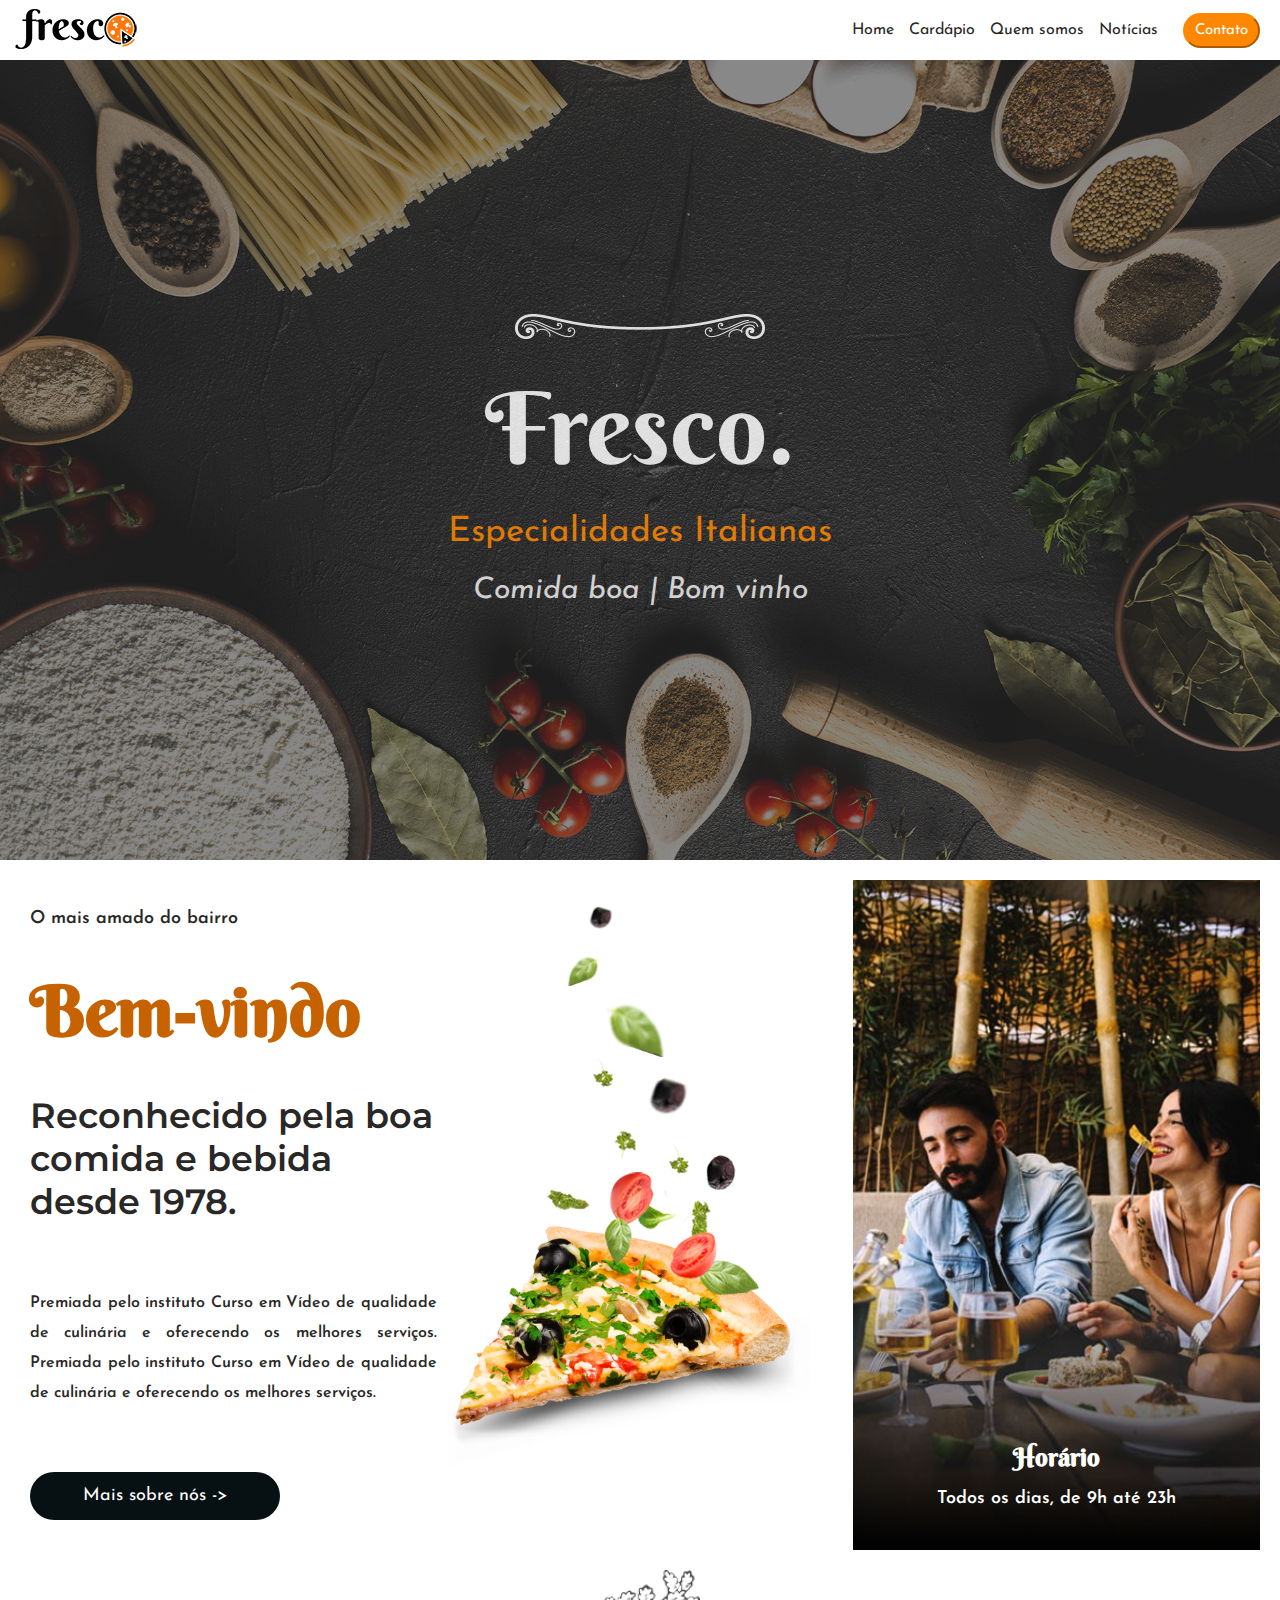
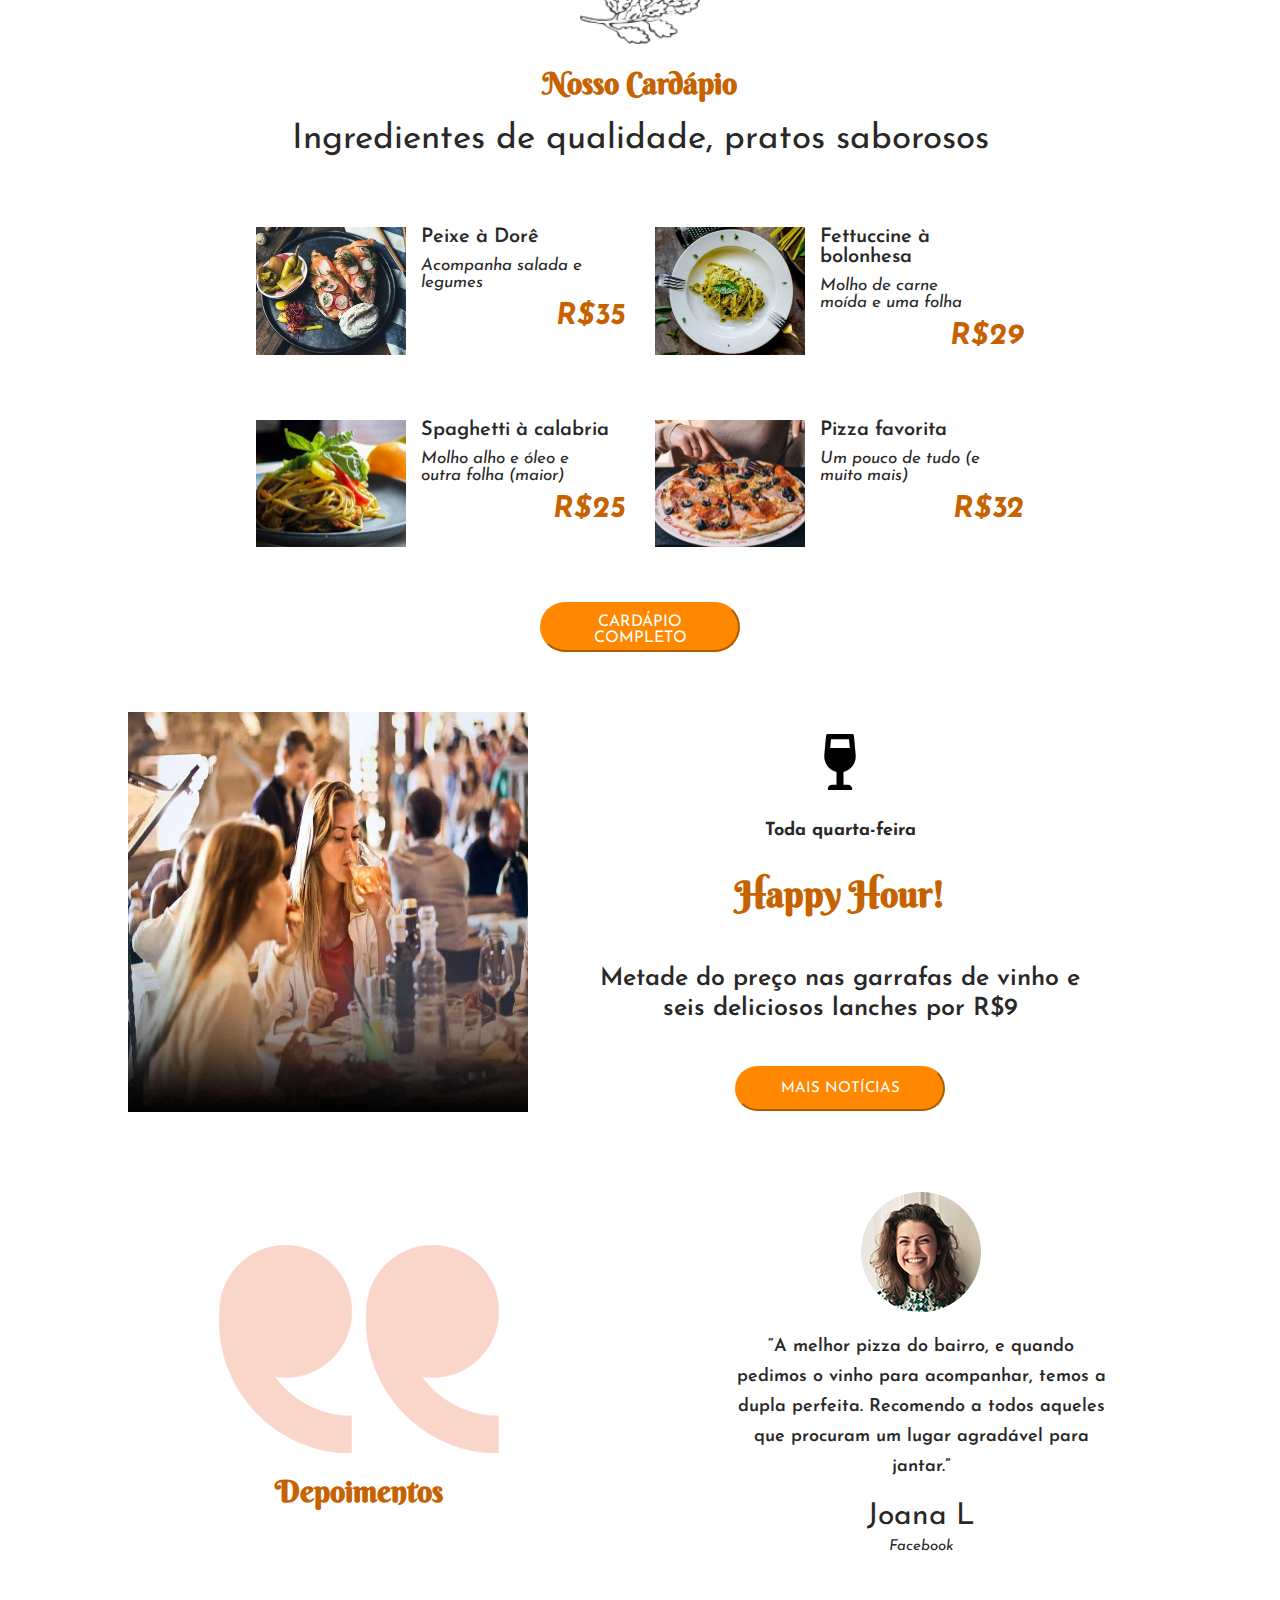
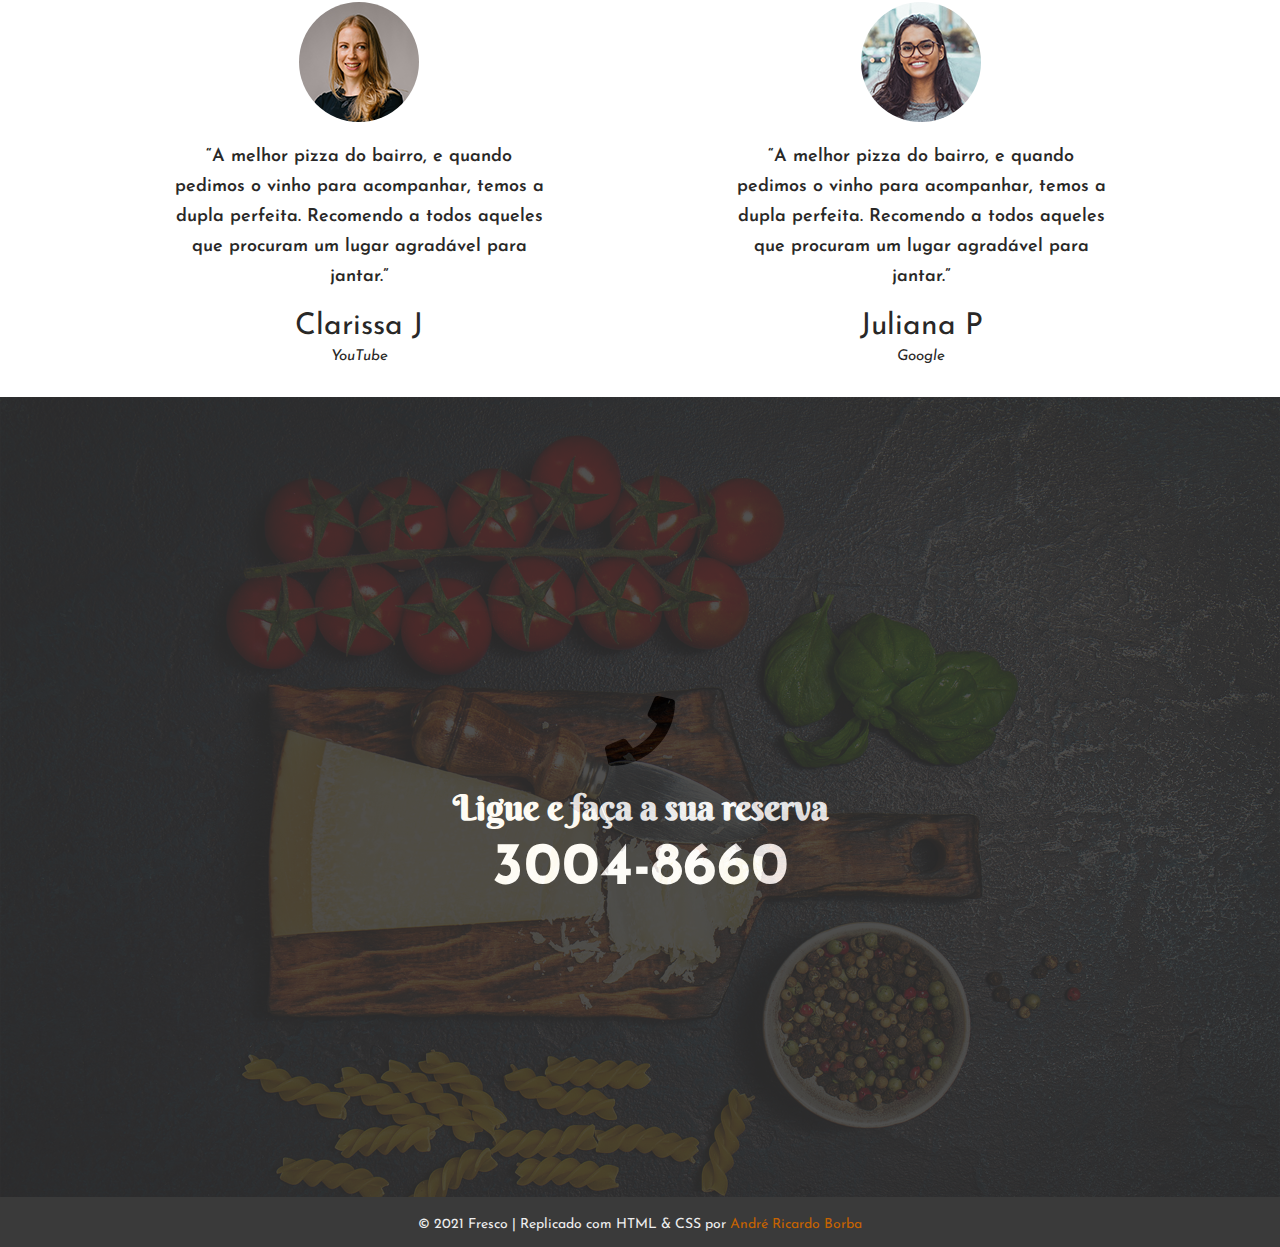
==== index.html @ 56018081 "correção no html header" ====
<!DOCTYPE html>
<html lang="pt-br">
  <head>
    <meta charset="UTF-8" />
    <meta http-equiv="X-UA-Compatible" content="IE=edge" />
    <meta name="viewport" content="width=device-width, initial-scale=1.0" />
    <link rel="preconnect" href="https://fonts.gstatic.com" />
    <link
      href="https://fonts.googleapis.com/css2?family=Berkshire+Swash&family=Josefin+Sans:wght@400;600;700&family=Montserrat:wght@400;600&display=swap"
      rel="stylesheet"
    />
    <link rel="stylesheet" href="/assets/css/styles.css" />
    <link rel="stylesheet" href="/assets/css/media-queries.css" />
    <title>Fresco - Comida Italiana</title>
  </head>
  <body>
    <header class="header">
      <div class="header__logo">
        <img
          src="./assets/img.projetofrescowp/fresco-logo-pequeno.png"
          alt=""
        />
      </div>
      <nav>
        <ul class="header__navigation">
          <li><a class="active" href="#Home">Home</a></li>
          <li><a href="#Cardapio">Cardápio</a></li>
          <li><a href="#QuemSomos">Quem somos</a></li>
          <li><a href="#Noticias">Notícias</a></li>
          <div class="botoes">
            <button class="button__orange">Contato</button>
            <div class="menu-mobile">
              <div class="mm_line"></div>
              <div class="mm_line"></div>
              <div class="mm_line"></div>
            </div>
          </div>
        </ul>
      </nav>
    </header>

    
      <section class="banner__image">
        <div class="banner__overlay">
          <img
            src="./assets/img.projetofrescowp/barra-horizontal.png"
            class="horizontal-bar"
            alt="barra-horizontal"
          />
          <span class="banner__title">Fresco.</span>
          <h1 class="banner__subtitle">Especialidades Italianas</h1>

          <p class="banner_description">Comida boa | Bom vinho</p>
        </div>
      </section>
      <main>
          <div class="sheet-image">
              
          </div>

      <section class="welcome">
        <article class="welcome_invitation">
          <span class="welcome__subtitle">O mais amado do bairro</span>
          <h3 class="welcome__title">Bem-vindo</h3>
          <p class="welcome__recognition">
            Reconhecido pela boa comida e bebida desde 1978.
          </p>
          <p class="welcome__description">
            Premiada pelo instituto Curso em Vídeo de qualidade de culinária e
            oferecendo os melhores serviços. Premiada pelo instituto Curso em
            Vídeo de qualidade de culinária e oferecendo os melhores serviços.
          </p>
          <button class="btn-black">Mais sobre nós -></button>
        </article>
        <div class="welcome__pizza">
          <img src="./assets/img.projetofrescowp/pizza.jpg" alt="" />
        </div>
        <div class="welcome__opening">
          <img src="./assets/img.projetofrescowp/restaurante02.jpg" alt="" />
          <div class="welcome__opening-hours">
            <h2 class="welcome__hour">Horário</h2>
            <p class="welcome__day">Todos os dias, de 9h até 23h</p>
          </div>
        </div>
      </section>
      <section class="menu">
        <div class="menu__main">
          <img
            class="menu__sheet"
            src="./assets/img.projetofrescowp/folha-fundo-01.png"
            alt=""
          />
          <h2 class="menu__title">Nosso Cardápio</h2>
          <p class="menu__subtitle">
            Ingredientes de qualidade, pratos saborosos
          </p>
        </div>

        <div class="menu__meals">
          <div class="menu__portions">
            <img
              class="menu__portions--image"
              src="./assets/img.projetofrescowp/prato04-300x255.jpg"
              alt=""
            />
            <div class="menu__options">
              <span class="menu__options--meals">Peixe à Dorê</span>
              <p class="menu__description">Acompanha salada e legumes</p>

              <span class="menu__price">R$35</span>
            </div>
          </div>

          <div class="menu__portions">
            <img
              class="menu__portions--image"
              src="./assets/img.projetofrescowp/prato01-300x255.jpg
                    "
              alt=""
            />
            <div class="menu__options">
              <span class="menu__options--meals">Fettuccine à bolonhesa</span>
              <p class="menu__description">Molho de carne moída e uma folha</p>
              <span class="menu__price">R$29</span>
            </div>
          </div>

          <div class="menu__portions">
            <img
              class="menu__portions--image"
              src="./assets/img.projetofrescowp/prato02-300x255.jpg"
              alt=""
            />
            <div class="menu__options">
              <span class="menu__options--meals">Spaghetti à calabria</span>
              <p class="menu__description">
                Molho alho e óleo e outra folha (maior)
              </p>
              <span class="menu__price">R$25</span>
            </div>
          </div>

          <div class="menu__portions">
            <img
              class="menu__portions--image"
              src="./assets/img.projetofrescowp/prato03-300x255.jpg"
              alt=""
            />
            <div class="menu__options">
              <span class="menu__options--meals">Pizza favorita</span>
              <p class="menu__description">Um pouco de tudo (e muito mais)</p>
              <span class="menu__price">R$32</span>
            </div>
          </div>
        </div>
        <div class="menu__btn">
          <button class="button__orange m-btn">CARDÁPIO COMPLETO</button>
        </div>
      </section>

      <section class="happy-hour">
        <img
          class="happy-hour__image"
          src="./assets/img.projetofrescowp/restaurante01.jpg"
          alt=""
        />

        <div class="happy-hour__promotion">
          <img
            class="happy-hour__svg"
            src="./assets/img.projetofrescowp/cup.svg"
            alt=""
          />
          <span class="happy-hour__promo-day">Toda quarta-feira</span>
          <h4 class="happy-hour__title">Happy Hour!</h4>
          <p class="happy-hour__description">
            Metade do preço nas garrafas de vinho e seis deliciosos lanches por
            R$9
          </p>
          <button class="happy-hour__btn">MAIS NOTÍCIAS</button>
        </div>
      </section>

      <section class="depositions">
        <div class="depositions__person">
          <p class="width-image"></p>
          <img
            class="quotes"
            src="./assets/img.projetofrescowp/aspas.png"
            alt=""
          />
          <h3 class="depositions__title">Depoimentos</h3>
        </div>

        <div class="depositions__person">
          <img
            class="depositions__image"
            src="./assets/img.projetofrescowp/depoimento01.png"
            alt=""
          />
          <div class="depositions__description">
            “A melhor pizza do bairro, e quando pedimos o vinho para acompanhar,
            temos a dupla perfeita. Recomendo a todos aqueles que procuram um
            lugar agradável para jantar.”
          </div>
          <div class="depositions__name-network">
            <span class="depositions__name">Joana L</span>
            <span class="depositions__network">Facebook</span>
          </div>
        </div>

        <div class="depositions__person">
          <img
            class="depositions__image"
            src="./assets/img.projetofrescowp/depoimento03.png"
            alt=""
          />
          <div class="depositions__description">
            “A melhor pizza do bairro, e quando pedimos o vinho para acompanhar,
            temos a dupla perfeita. Recomendo a todos aqueles que procuram um
            lugar agradável para jantar.”
          </div>
          <div class="depositions__name-network">
            <span class="depositions__name">Clarissa J</span>
            <span class="depositions__network">YouTube</span>
          </div>
        </div>
        <div class="depositions__person">
          <img
            class="depositions__image"
            src="./assets/img.projetofrescowp/depoimento02.png"
            alt=""
          />
          <div class="depositions__description">
            “A melhor pizza do bairro, e quando pedimos o vinho para acompanhar,
            temos a dupla perfeita. Recomendo a todos aqueles que procuram um
            lugar agradável para jantar.”
          </div>
          <div class="depositions__name-network">
            <span class="depositions__name">Juliana P</span>
            <span class="depositions__network"> Google</span>
          </div>
        </div>
      </section>
    </main>

    <footer>
      <div class="contact">
        <div class="contact__overlay">
          <img
            class="contact__svg"
            src="./assets/img.projetofrescowp/phone.svg"
            alt=""
          />
          <h3 class="contact__title">Ligue e faça a sua reserva</h3>
          <p class="contact__phone">3004-8660</p>
        </div>
        <div class="author">
          <p class="footer__description">
            © 2021 Fresco | Replicado com HTML & CSS por
            <a
              href="https://andrericardoborba.netlify.app/"
              target="_blank"
              class="author__link"
              >André Ricardo Borba</a
            >
          </p>
        </div>
      </div>
    </footer>
  </body>
</html>
---- assets/css/styles.css ----
* {
  margin: 0;
  padding: 0;
  box-sizing: border-box;
  font-family: "Josefin Sans", sans-serif;
  color: #292827;
  list-style: none;
  text-decoration: none;
}
:root {
  font-size: 62.5%;
}
/*font-family: 'Berkshire Swash', cursive;
font-family: 'Josefin Sans', sans-serif;
font-family: 'Montserrat', sans-serif;*/
body {
  height: 100vh;
  width: 100vw;
}
/*header__logo e nav*/
.header {
  height: 60px;
  width: 100%;
  display: flex;
  text-align: center;
  justify-content: space-between;
  align-items: center;
  padding: 0 10px;
}
.header__logo {
  width: 130px;
  margin-top: 5px;
  height: 80%;
}

.header__navigation {
  display: flex;
  align-items: center;
}
.header__navigation a {
  font-size: 1.6rem;
  margin-right: 15px;
}

.botoes {
  display: flex;
  justify-content: space-between;
  align-items: center;
}
.menu-mobile {
  display: none;
}

.button__orange {
  padding: 8px 10px;
  margin: 10px;
  font-size: 1.5rem;
  border-radius: 30px;
  background-color: #ff8800;
  border-color: #ff8800;
  outline: none;
  color: #ffffff;
}
.button__orange:hover {
  background-color: rgba(255, 136, 0, 0.9);
}

.banner__image {
  background: url(../img.projetofrescowp/pizzaria-hero-fundo01.jpg) no-repeat;
  background-size: cover;
  background-attachment: fixed;
  background-position: center;
  height: 800px;
  width: 100%;
}
.banner__overlay {
  height: 100%;
  width: 100%;
  display: flex;
  flex-direction: column;
  justify-content: center;
  align-items: center;
  opacity: 0.85;
  background-color: #313131ad;
  margin: auto;
}

.banner img {
  width: 250px;
}

.banner__title {
  font-family: "Berkshire Swash", cursive;
  font-size: 10rem;
  color: #ffffff;
  margin: 2.5rem 0;
}
.banner__subtitle {
  font-size: 3.5rem;
  font-weight: 400;
  color: #ff8800;
  text-align: center;
  margin: 0 0 2.5rem;
}
.banner_description {
  font-size: 3rem;
  font-style: italic;
  text-align: center;
  color: #eeeeee;
}
/*bem vindo (com três colunas)*/
.welcome {
  display: flex;
  max-height: 100%;
  margin: 20px;
}

.welcome_invitation {
  display: flex;
  flex-direction: column;
  justify-content: space-around;
  margin: 10px;
}
.welcome__subtitle {
  font-size: 1.8rem;
  font-weight: 600;
}

.welcome__title {
  color: #c66300;
  font-size: 7rem;
  font-family: "Berkshire Swash", cursive;
}
.welcome__recognition {
  font-family: "Montserrat", sans-serif;
  font-size: 3.5rem;
  font-weight: 600;
  margin-bottom: 25px;
}

.welcome__description {
  line-height: 3rem;
  margin-bottom: 25px;
  font-size: 1.6rem;
  font-weight: 600;
  text-align: justify;
}
.btn-black {
  width: 250px;
  border-radius: 50px;
  color: #ffffff;
  background-color: #071013;
  border: #071013;
  padding: 15px 45px;
  font-size: 1.8rem;
  outline: none;
}

.welcome__opening {
  position: relative;
  display: flex;
  align-items: flex-end;
  justify-content: center;
  text-align: center;
}
.welcome__opening,
.welcome__pizza,
.welcome_invitation {
  flex: 1;
}
.welcome__opening img {
  height: 100%;
  width: 100%;
}
.welcome__pizza img {
  max-width: 90%;
  padding: 0;
  margin: 20px auto;
}
.welcome__opening-hours {
  position: absolute;
  display: flex;
  height: 100px;
  flex-direction: column;
  justify-content: space-evenly;
  margin-bottom: 25px;
}
.welcome__hour {
  font-size: 2.5rem;
  font-family: "Berkshire Swash", cursive;
  color: #ffffff;
}
.welcome__day {
  font-size: 1.8rem;
  color: #ffffff;
  font-weight: 600;
}

/*cardapio*/
.menu {
  max-height: 100%;
  margin-top: 50px auto;
}

.menu__main {
  display: flex;
  flex-direction: column;
  align-items: center;
  justify-content: center;
}
.menu__sheet {
  width: 120px;
}
.menu__title {
  color: #c66300;
  font-size: 3rem;
  font-family: "Berkshire Swash", cursive;
  margin: 20px;
}
.menu__subtitle {
  font-size: 3.5rem;
  margin-bottom: 50px;
  text-align: center;
}
.menu__meals {
  margin: 20px auto;
  height: 100%;
  max-width: 60%;
  display: grid;
  grid-template-columns: repeat(auto-fit, minmax(260px, 1fr));
  grid-gap: 30px;
}
.menu__portions {
  display: flex;
  margin: 0 0 35px 0;
}
.menu__portions--image {
  max-width: 150px;
  max-height: 150px;
  margin-right: 15px;
}

.menu__options {
  height: 80%;
  width: 100%;
  display: flex;
  flex-direction: column;
  justify-content: flex-start;
}
.menu__options--meals {
  font-size: 2rem;
  font-weight: 600;
  padding-bottom: 10px;
}

.menu__description {
  font-size: 1.7rem;
  max-width: 80%;
  font-style: italic;
  margin-bottom: 10px;
}

.menu__price {
  font-size: 3rem;
  color: #c66300;
  font-weight: 700;
  font-style: italic;
  align-self: flex-end;
}
.menu__btn {
  display: flex;
  flex-direction: column;
  justify-content: center;
  align-items: center;
}

.m-btn {
  width: 200px;
  height: 50px;
  font-size: 1.6rem;
  padding: 10px 30px;
  margin: 0 0 20px;
  outline: none;
}

/*happy hour*/

.happy-hour {
  display: flex;
  height: 400px;
  width: 80%;
  margin: 40px auto;
}

.happy-hour__image {
  max-width: 40rem;
  height: 100%;
}

.happy-hour__promotion {
  height: 100%;
  display: flex;
  flex-direction: column;
  justify-content: space-around;
  text-align: center;
  margin: 10px;
}

.happy-hour__svg {
  height: 66px;
  width: 60px;
  align-self: center;
  padding-bottom: 10px;
}
.happy-hour__promo-day {
  font-size: 1.8rem;
  font-weight: 700;
  margin-bottom: 10px;
}
.happy-hour__title {
  font-family: "Berkshire Swash", cursive;
  font-size: 3.6rem;
  color: #c66300;
  margin-bottom: 25px;
}

.happy-hour__description {
  font-size: 2.5rem;
  font-weight: 600;
  margin: 0 auto 20px;
  line-height: 3rem;
  width: 80%;
}

.happy-hour__btn {
  padding: 13px 30px;
  border-radius: 30px;
  background-color: #ff8800;
  border-color: #ff8800;
  outline: none;
  font-size: 1.5rem;
  color: #ffffff;
  width: 210px;
  margin: 0 auto;
}

.happy-hour__btn:hover {
  background-color: rgba(255, 136, 0, 0.9);
}

/*depoimentos*/

.depositions {
  height: 100%;
  width: 80%;
  
 
  display: grid;
  grid-template-columns: repeat(auto-fit, minmax(300px, 1fr));
  grid-column-gap: 100px;
  margin: auto;
  
}
.quotes {
  max-width: 80%;
  opacity: 0.40;
}

.depositions__title {
  margin: 20px auto 0;
  text-align: center;
  font-family: "Berkshire Swash", cursive;
  font-size: 3rem;
  color: #c66300;
}

.depositions__person {
  display: flex;
  flex-direction: column;
  justify-content: center;
  align-items: center;
  margin-top: 40px;
}

.depositions__image {
  width: 120px;
  border-radius: 50%;
}

.depositions__description {
  font-size: 1.8rem;
  font-weight: 600;
  line-height: 3rem;
  margin: 20px;
  text-align: center;
  width: 80%;
}

.depositions__name-network {
  display: flex;
  flex-direction: column;
  line-height: 3rem;
  text-align: center;
}

.depositions__name {
  font-size: 3rem;
}

.depositions__network {
  font-size: 1.5rem;
  font-style: italic;
}

/*footer*/

footer .contact {
  background: url(../img.projetofrescowp/pizzaria-hero-fundo02.jpg) no-repeat;
  background-size: cover;
  background-position-x: center;
  height: 800px;
  width: 100%;
  margin-top: 25px;
}
.contact__overlay {
  height: 100%;
  width: 100%;
  display: flex;
  flex-direction: column;
  align-items: center;
  justify-content: center;
  opacity: 0.85;
  background-color: #313131;
}
.contact__svg {
  height: 70px;
  width: 70px;
  margin-bottom: 20px;
}
.contact__title {
  font-family: "Berkshire Swash", cursive;
  color: #ffffff;
  font-size: 3.5rem;
  font-weight: 600;
  margin-bottom: 10px;
  text-align: center;
}

.contact__phone {
  font-size: 6rem;
  font-weight: 700;
  color: #ffffff;
  text-align: center;
}

.author {
  text-align: center;
  padding-top: 20px;
  background-color: #3a3a3a;
  height: 50px;
  color: #eeeeee;
}
.author__link {
  font-size: 1.4rem;
  color: #c66300;
}
.footer__description {
  font-size: 1.4rem;
  color: #eeeeee;
}
---- assets/css/media-queries.css ----
@media (max-width: 770px) {
  /*menu*/
  .menu__meals {
    max-width: 90%;
  }
  /*happy hour*/
  .happy-hour {
    flex-direction: column;
    height: 100%;
  }
  .happy-hour__image {
    align-self: center;
    margin-bottom: 20px;
  }
}

@media (max-width: 544px) {
  /*header nav*/
  .header__navigation a {
    display: none;
  }
  .menu-mobile {
    height: 34px;
    width: 34px;
    flex-direction: column;
    justify-content: space-around;
    align-items: center;
    padding: 6px;
    border-radius: 30%;
    background-color: #ff8800;
    border-color: #ff8800;
    outline: none;
    display: flex;
    cursor: pointer;
    display: block;
  }
  .mm_line {
    border-radius: 30%;
    height: 3px;
    width: 20px;
    margin: 3px auto;

    background-color: #ffffff;
  }
  /*banner*/
  .banner__title {
    font-size: 7.4rem;
  }
  /*bem vindo (com três colunas)*/
  .welcome {
    height: 100%;
    flex-direction: column-reverse;
  }
  .welcome__title {
    font-size: 5.5em;
    margin-bottom: 25px;
  }

  /*happy hour*/
  .happy-hour {
    height: 100%;
    width: 100%;
    justify-content: center;
    flex-direction: column;
    text-align: center;
    margin: auto;
  }
  .happy-hour__image {
    height: 100%;
    width: 90%;
    text-align: center;
    margin: auto;
  }
  .happy-hour__svg {
    margin-top: 30px;
  }
  .happy-hour__btn {
    margin: 0 auto 30px;
  }
  /*depoimentos*/
  .depositions {
    height: 100%;
    flex-direction: column;
    margin: auto;
  }

  .depositions__person .quotes {
    height: 110px;
    background-color: #ffffff;
    opacity: 0.25;
  }
  .depositions__title {
    margin: 20px auto 0;
    text-align: center;
    font-family: "Berkshire Swash", cursive;
    font-size: 3rem;
    color: #c66300;
  }
}

@media (max-width: 321px) {
  :root {
    font-size: 45%;
  }
  /*header e nav*/
  .header {
    height: 50px;
  }
  .header__logo {
    width: 70px;
    max-height: 80%;
  }

  .menu-mobile {
    margin-right: 10px;
  }

  /*menu*/
  .menu__subtitle {
    max-width: 80%;
  }
  .menu__meals {
    margin: 10px;
  }
  .menu__portions--image {
    max-width: 100px;
    max-height: 100px;
    margin-right: 5px;
  }
  .menu__price {
    align-self: center;
  }
  /*depoimentos*/

  .depositions__person {
    height: 100%;
    max-width: 240px;
  }
}
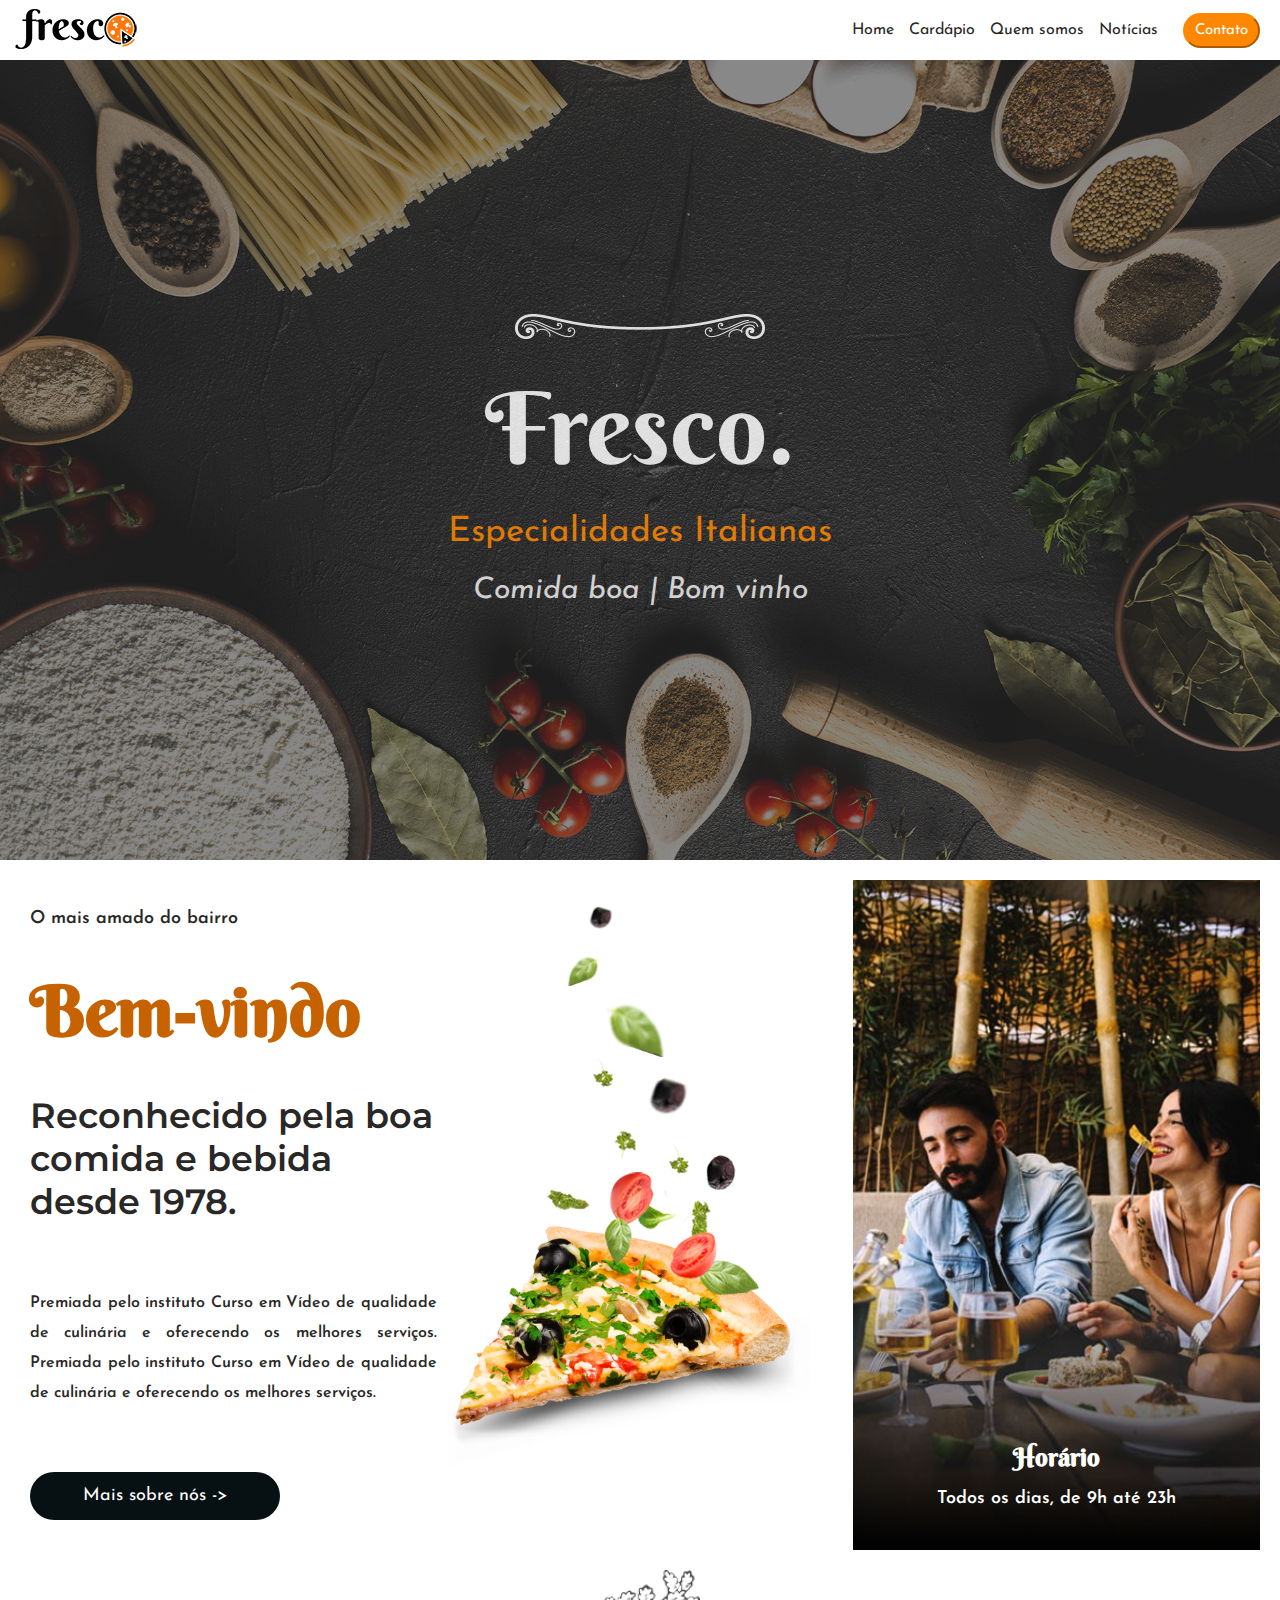
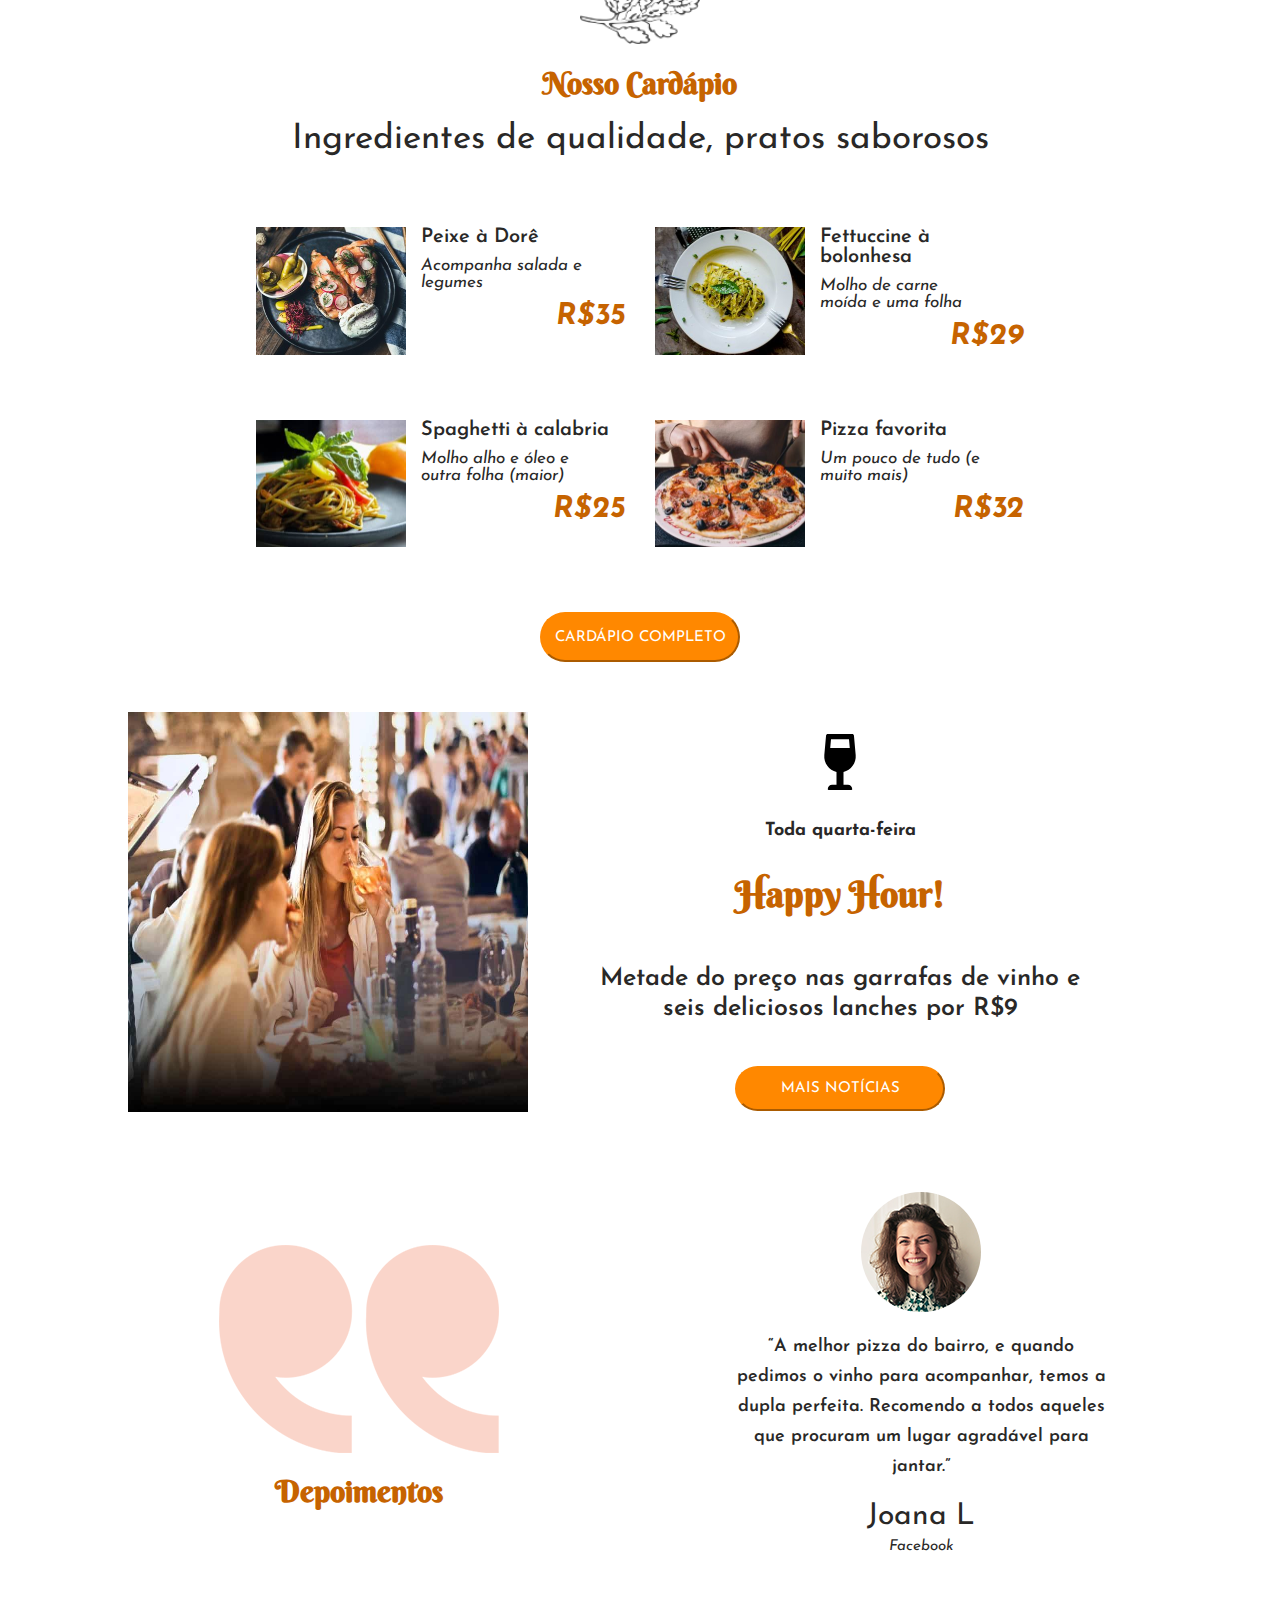
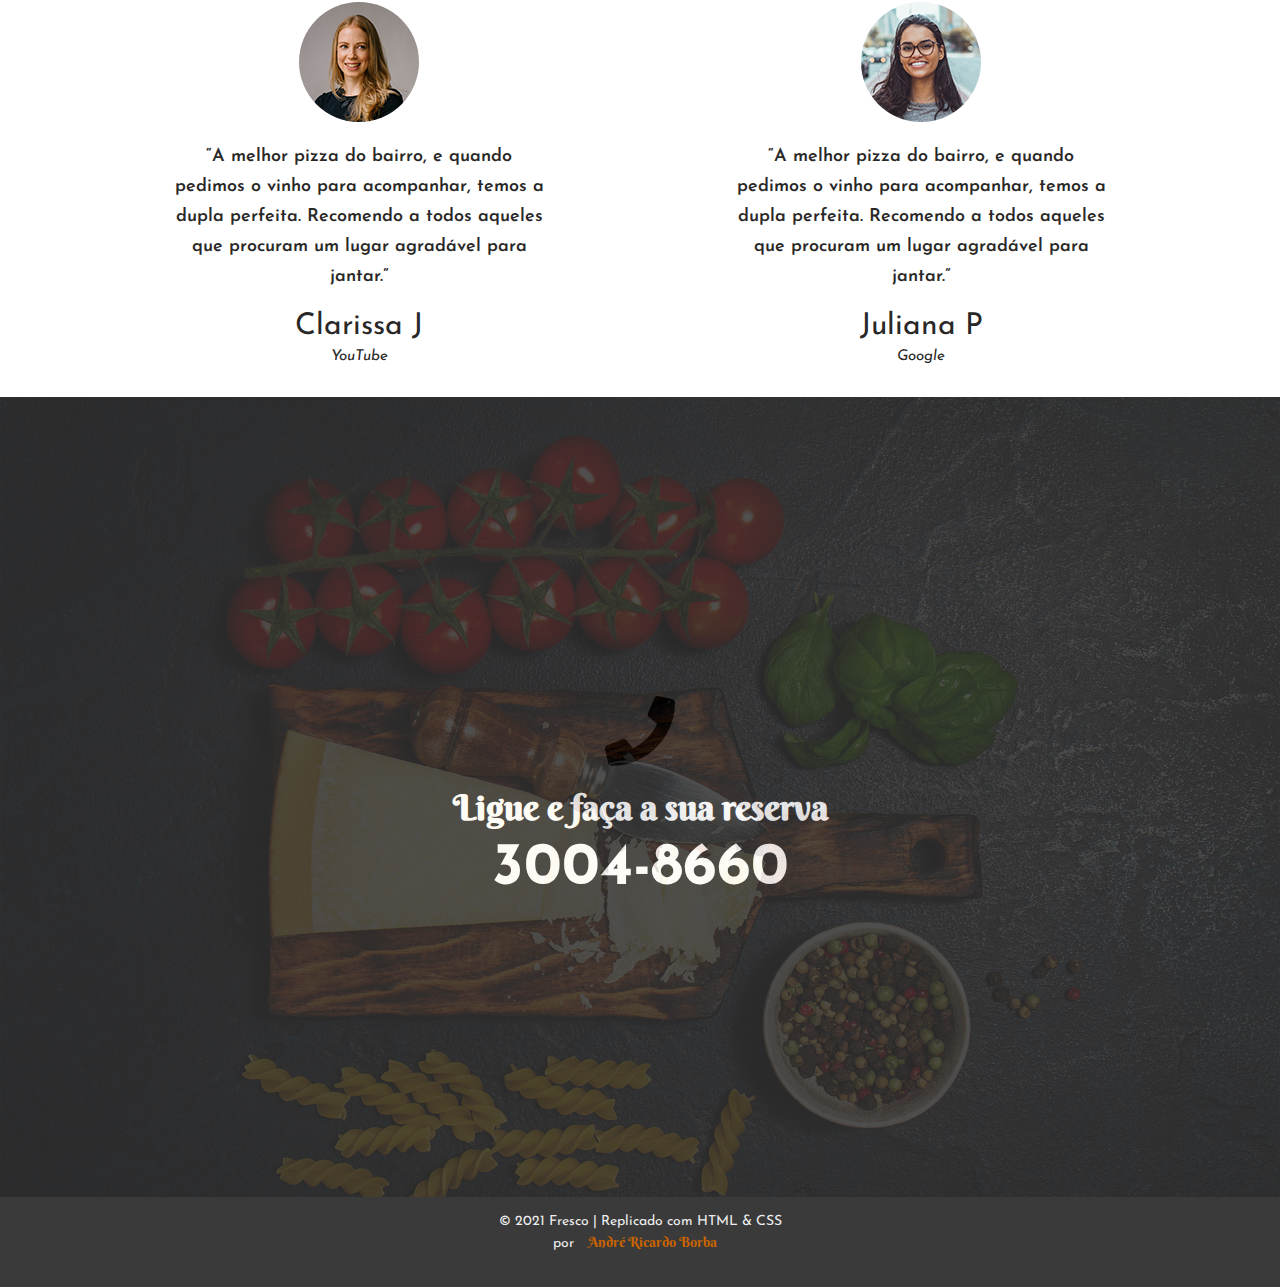
==== commit 880d0160: "separando css em componentes header e footer" ====
--- a/index.html
+++ b/index.html
@@ -10,6 +10,8 @@
       rel="stylesheet"
     />
     <link rel="stylesheet" href="/assets/css/styles.css" />
+    <link rel="stylesheet" href="/assets/css/header.css">
+    <link rel="stylesheet" href="/assets/css/footer.css">
     <link rel="stylesheet" href="/assets/css/media-queries.css" />
     <title>Fresco - Comida Italiana</title>
   </head>
@@ -257,14 +259,15 @@
         </div>
         <div class="author">
           <p class="footer__description">
-            © 2021 Fresco | Replicado com HTML & CSS por
+            © 2021 Fresco | Replicado com HTML & CSS </p>
+            por
             <a
               href="https://andrericardoborba.netlify.app/"
               target="_blank"
               class="author__link"
               >André Ricardo Borba</a
             >
-          </p>
+          
         </div>
       </div>
     </footer>
--- a/assets/css/styles.css
+++ b/assets/css/styles.css
@@ -17,53 +17,6 @@
   height: 100vh;
   width: 100vw;
 }
-/*header__logo e nav*/
-.header {
-  height: 60px;
-  width: 100%;
-  display: flex;
-  text-align: center;
-  justify-content: space-between;
-  align-items: center;
-  padding: 0 10px;
-}
-.header__logo {
-  width: 130px;
-  margin-top: 5px;
-  height: 80%;
-}
-
-.header__navigation {
-  display: flex;
-  align-items: center;
-}
-.header__navigation a {
-  font-size: 1.6rem;
-  margin-right: 15px;
-}
-
-.botoes {
-  display: flex;
-  justify-content: space-between;
-  align-items: center;
-}
-.menu-mobile {
-  display: none;
-}
-
-.button__orange {
-  padding: 8px 10px;
-  margin: 10px;
-  font-size: 1.5rem;
-  border-radius: 30px;
-  background-color: #ff8800;
-  border-color: #ff8800;
-  outline: none;
-  color: #ffffff;
-}
-.button__orange:hover {
-  background-color: rgba(255, 136, 0, 0.9);
-}
 
 .banner__image {
   background: url(../img.projetofrescowp/pizzaria-hero-fundo01.jpg) no-repeat;
@@ -412,59 +365,3 @@
   font-style: italic;
 }
 
-/*footer*/
-
-footer .contact {
-  background: url(../img.projetofrescowp/pizzaria-hero-fundo02.jpg) no-repeat;
-  background-size: cover;
-  background-position-x: center;
-  height: 800px;
-  width: 100%;
-  margin-top: 25px;
-}
-.contact__overlay {
-  height: 100%;
-  width: 100%;
-  display: flex;
-  flex-direction: column;
-  align-items: center;
-  justify-content: center;
-  opacity: 0.85;
-  background-color: #313131;
-}
-.contact__svg {
-  height: 70px;
-  width: 70px;
-  margin-bottom: 20px;
-}
-.contact__title {
-  font-family: "Berkshire Swash", cursive;
-  color: #ffffff;
-  font-size: 3.5rem;
-  font-weight: 600;
-  margin-bottom: 10px;
-  text-align: center;
-}
-
-.contact__phone {
-  font-size: 6rem;
-  font-weight: 700;
-  color: #ffffff;
-  text-align: center;
-}
-
-.author {
-  text-align: center;
-  padding-top: 20px;
-  background-color: #3a3a3a;
-  height: 50px;
-  color: #eeeeee;
-}
-.author__link {
-  font-size: 1.4rem;
-  color: #c66300;
-}
-.footer__description {
-  font-size: 1.4rem;
-  color: #eeeeee;
-}
--- a/assets/css/header.css
+++ b/assets/css/header.css
@@ -0,0 +1,47 @@
+/*header__logo e nav*/
+.header {
+    height: 60px;
+    width: 100%;
+    display: flex;
+    text-align: center;
+    justify-content: space-between;
+    align-items: center;
+    padding: 0 10px;
+  }
+  .header__logo {
+    width: 130px;
+    margin-top: 5px;
+    height: 80%;
+  }
+  
+  .header__navigation {
+    display: flex;
+    align-items: center;
+  }
+  .header__navigation a {
+    font-size: 1.6rem;
+    margin-right: 15px;
+  }
+  
+  .botoes {
+    display: flex;
+    justify-content: space-between;
+    align-items: center;
+  }
+  .menu-mobile {
+    display: none;
+  }
+  
+  .button__orange {
+    padding: 8px 10px;
+    margin: 10px;
+    font-size: 1.5rem;
+    border-radius: 30px;
+    background-color: #ff8800;
+    border-color: #ff8800;
+    outline: none;
+    color: #ffffff;
+  }
+  .button__orange:hover {
+    background-color: rgba(255, 136, 0, 0.9);
+  }--- a/assets/css/footer.css
+++ b/assets/css/footer.css
@@ -0,0 +1,60 @@
+/*footer*/
+footer .contact {
+    background: url(../img.projetofrescowp/pizzaria-hero-fundo02.jpg) no-repeat;
+    background-size: cover;
+    background-position-x: center;
+    height: 800px;
+    width: 100%;
+    margin-top: 25px;
+  }
+  .contact__overlay {
+    height: 100%;
+    width: 100%;
+    display: flex;
+    flex-direction: column;
+    align-items: center;
+    justify-content: center;
+    opacity: 0.85;
+    background-color: #313131;
+  }
+  .contact__svg {
+    height: 70px;
+    width: 70px;
+    margin-bottom: 20px;
+  }
+  .contact__title {
+    font-family: "Berkshire Swash", cursive;
+    color: #ffffff;
+    font-size: 3.5rem;
+    font-weight: 600;
+    margin-bottom: 10px;
+    text-align: center;
+  }
+  
+  .contact__phone {
+    font-size: 6rem;
+    font-weight: 700;
+    color: #ffffff;
+    text-align: center;
+  }
+  
+  .author {
+    text-align: center;
+    background-color: #3a3a3a;
+    height: 10vh;
+    color: #eeeeee;
+    font-size: 1.4rem;
+    line-height: 2rem;
+    padding: 15px;
+  }
+  .author__link {
+    font-family: "Berkshire Swash", cursive;
+    padding: 0 10px;
+    font-size: 1.4rem;
+    color: #c66300;
+  }
+  .footer__description {
+    font-size: 1.4rem;
+    color: #eeeeee;
+  }
+  --- a/assets/css/media-queries.css
+++ b/assets/css/media-queries.css
@@ -1,4 +1,21 @@
+@media (max-width: 1050px) {
+  :root {
+    font-size: 50%;
+  }
+}
+
 @media (max-width: 770px) {
+  /*bem vindo (com três colunas)*/
+  .welcome {
+    height: 80%;
+    max-width: 70%;
+    margin: 30px auto;
+    flex-direction: column-reverse;
+  }
+  .welcome__title {
+    font-size: 5.5em;
+    margin-bottom: 25px;
+  }
   /*menu*/
   .menu__meals {
     max-width: 90%;
@@ -9,6 +26,7 @@
     height: 100%;
   }
   .happy-hour__image {
+    max-height: 80%;
     align-self: center;
     margin-bottom: 20px;
   }
@@ -45,15 +63,6 @@
   /*banner*/
   .banner__title {
     font-size: 7.4rem;
-  }
-  /*bem vindo (com três colunas)*/
-  .welcome {
-    height: 100%;
-    flex-direction: column-reverse;
-  }
-  .welcome__title {
-    font-size: 5.5em;
-    margin-bottom: 25px;
   }
 
   /*happy hour*/
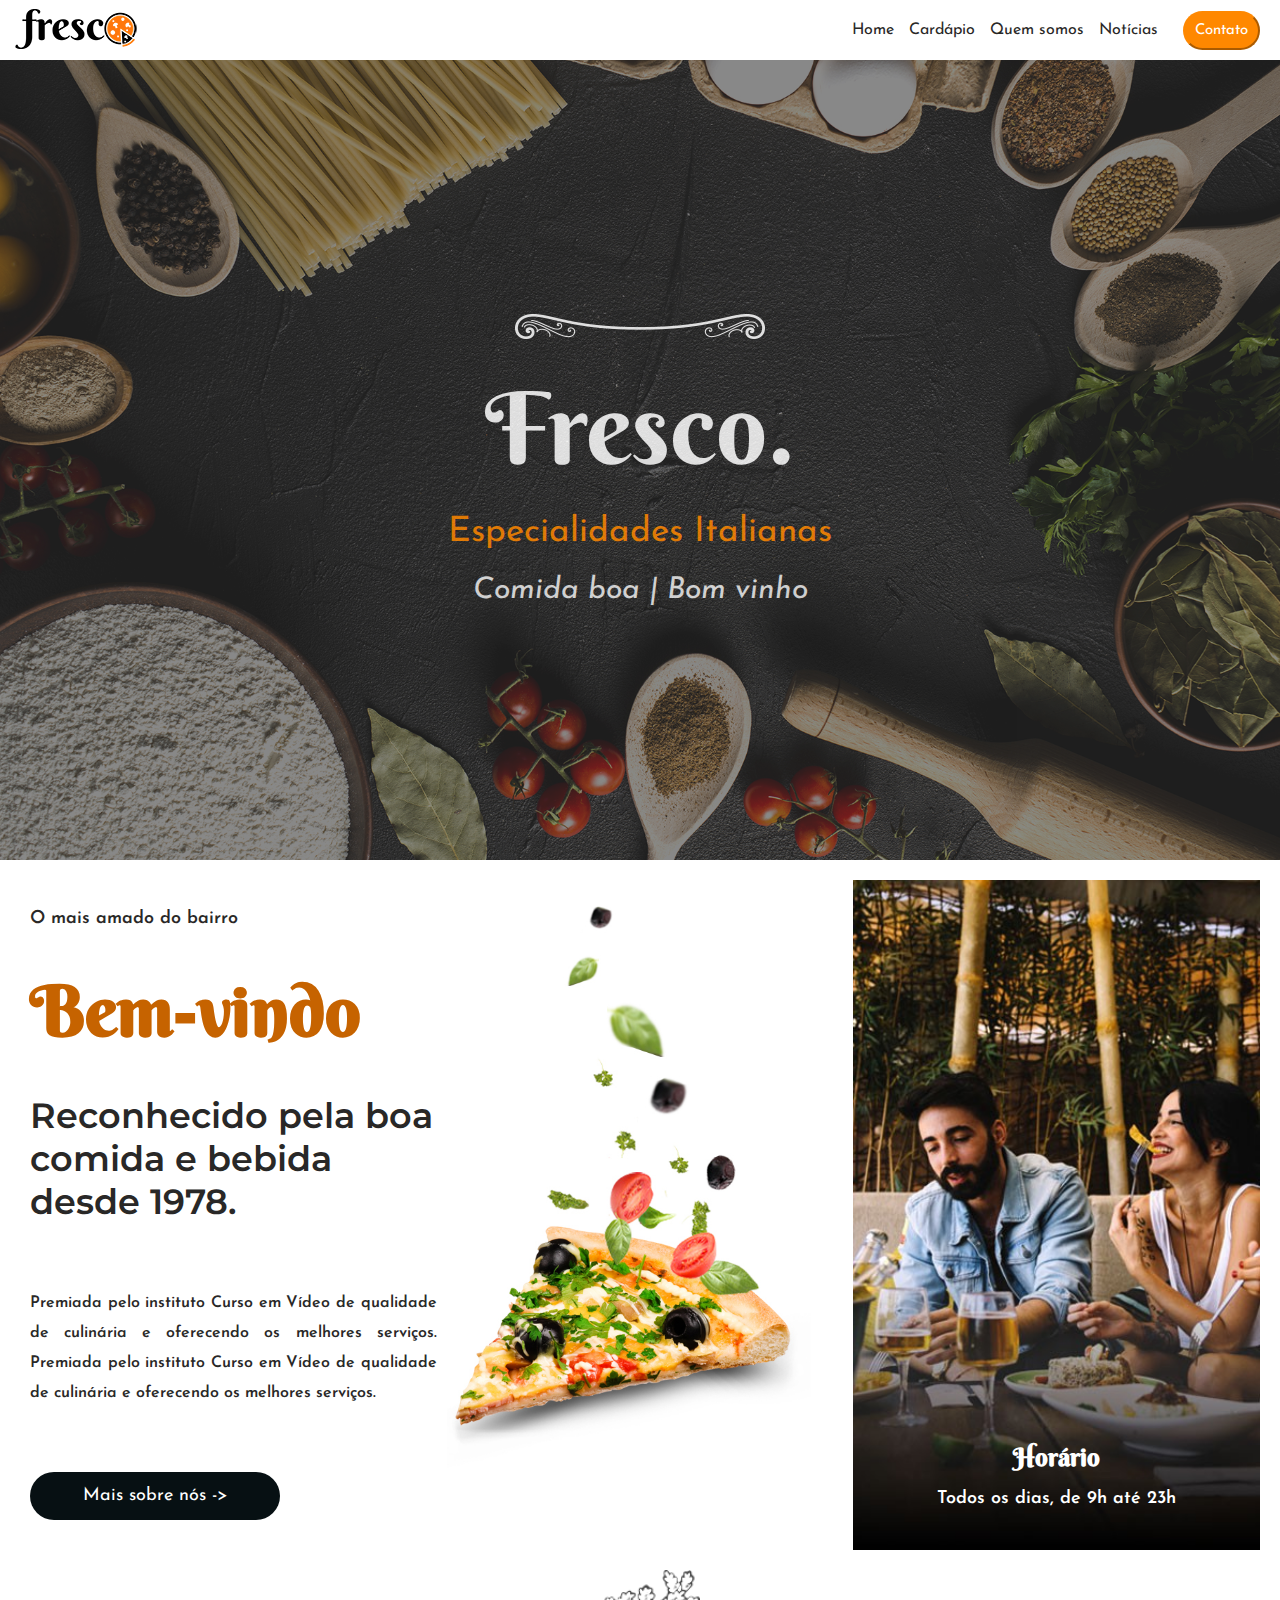
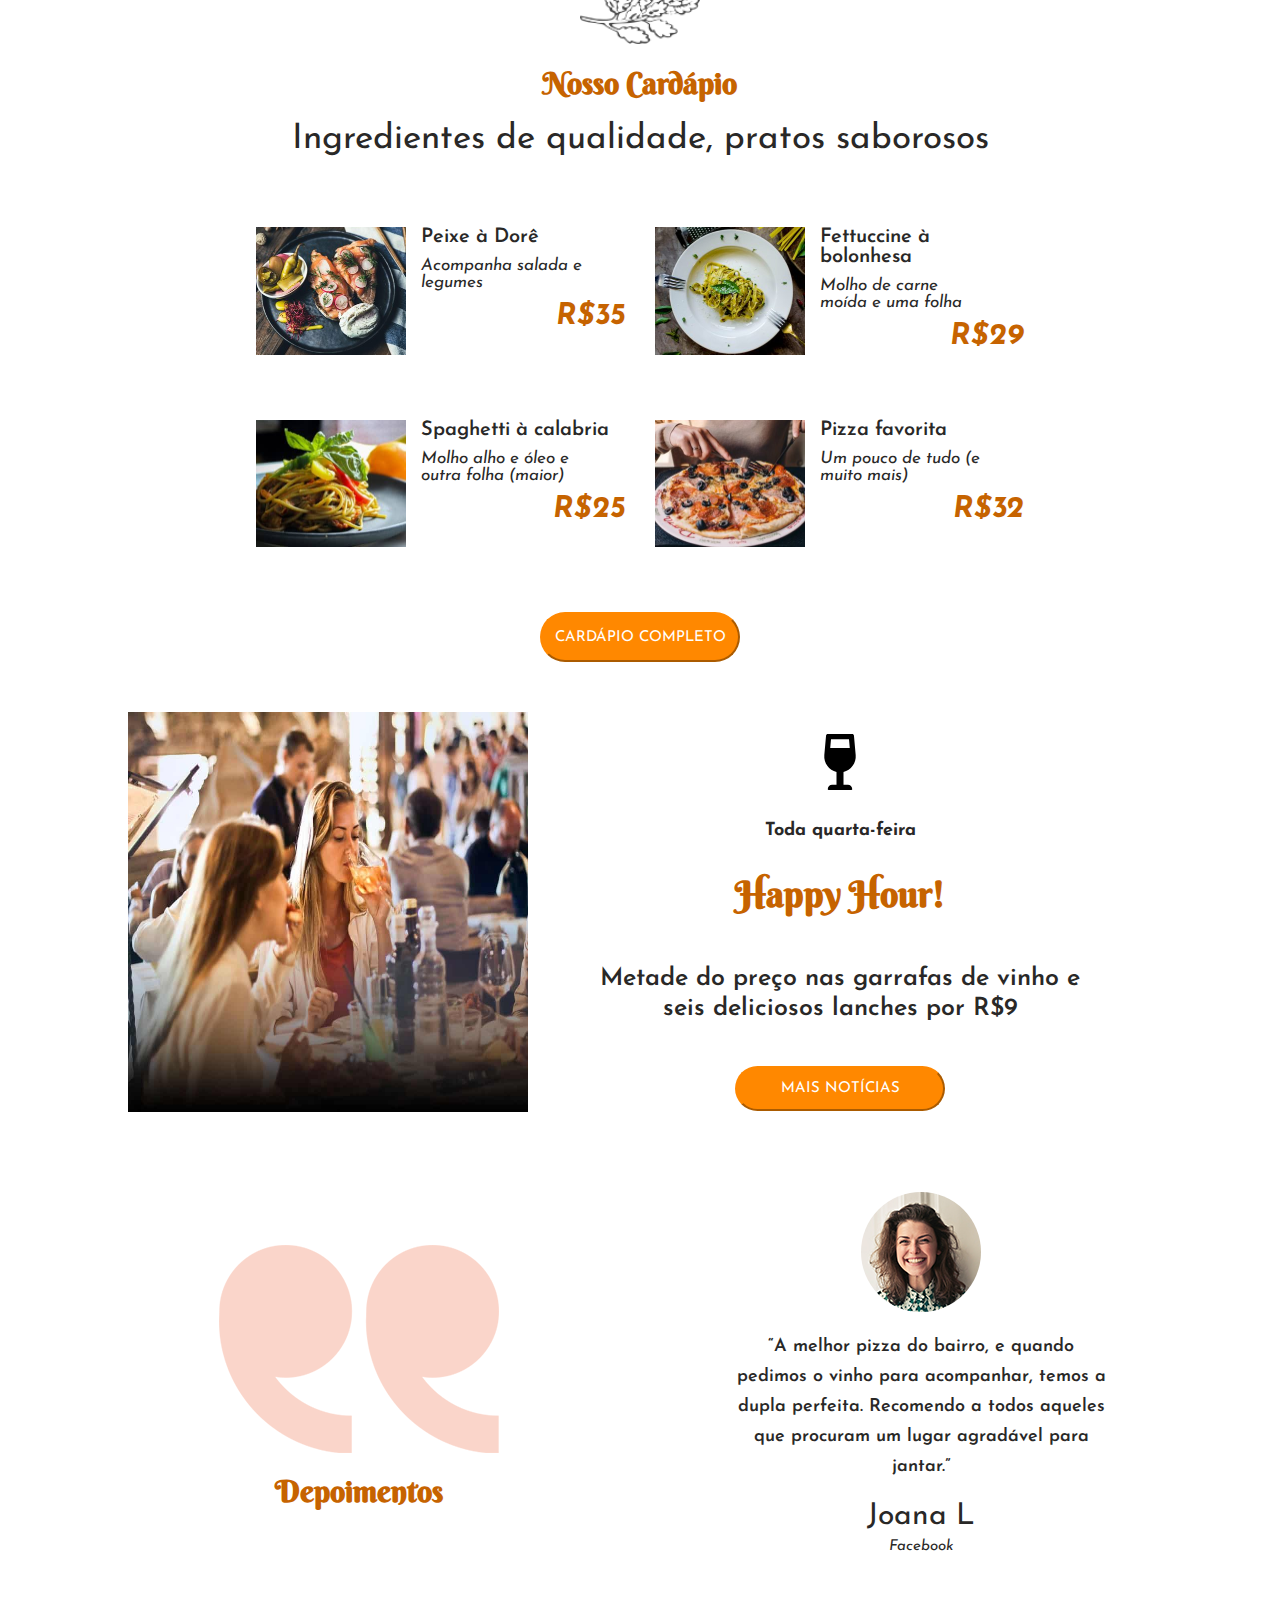
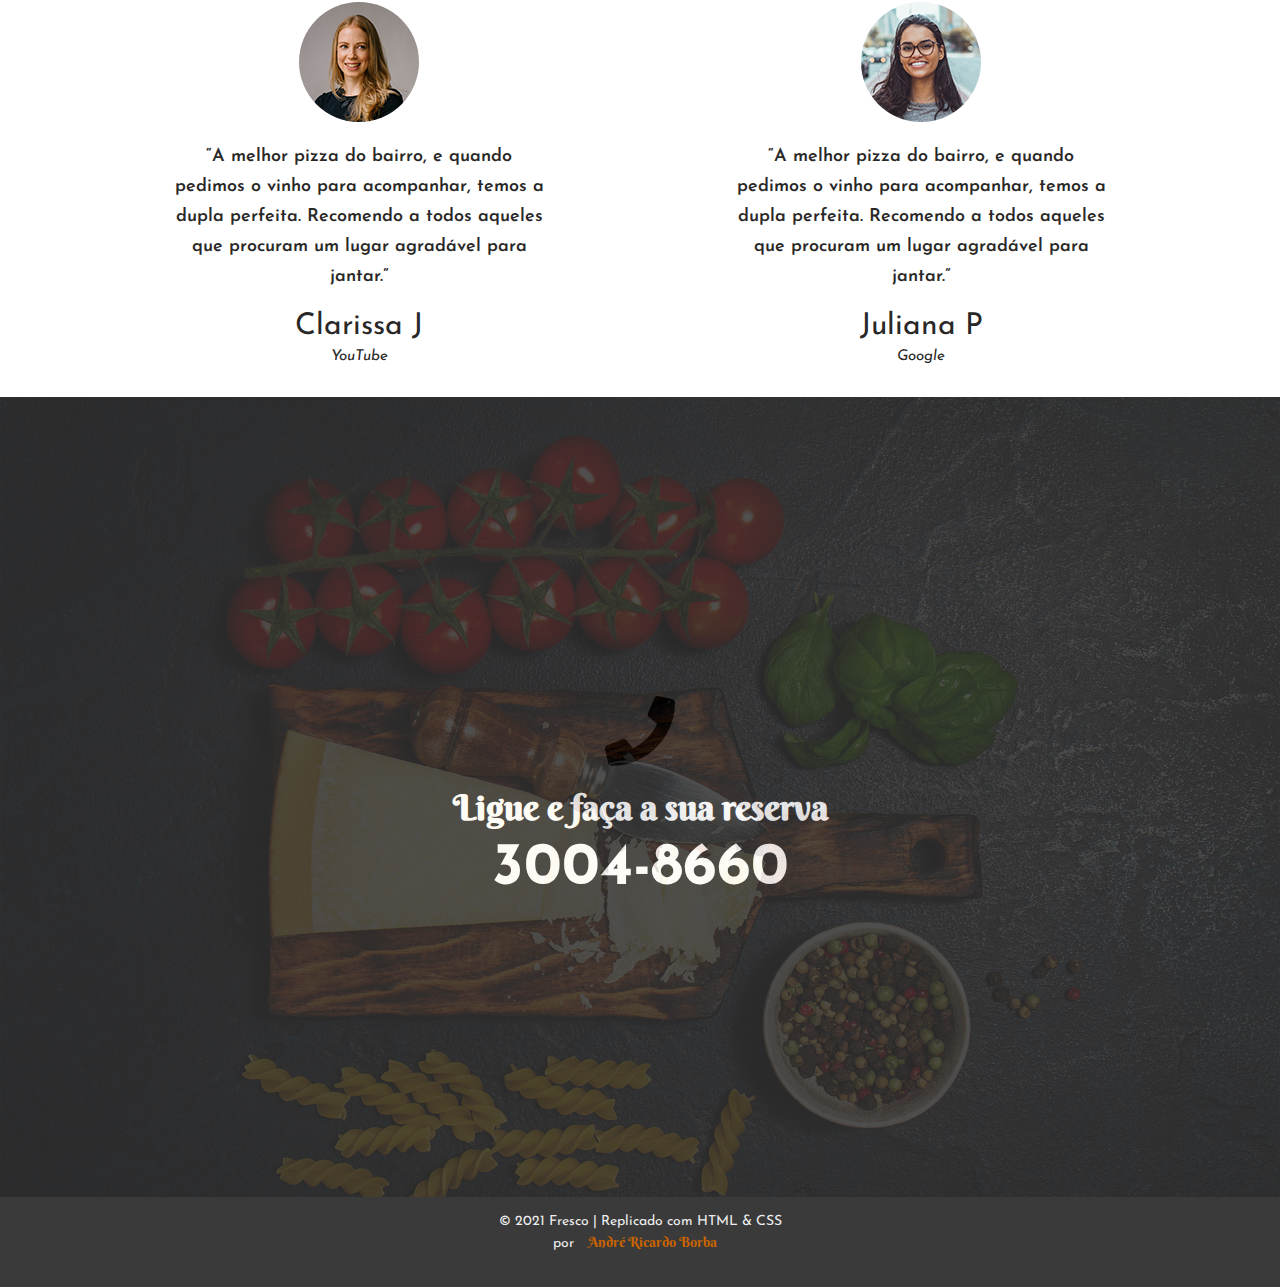
==== commit 265dbf65: "adicionando a pagina cardapio" ====
--- a/index.html
+++ b/index.html
@@ -25,8 +25,8 @@
       </div>
       <nav>
         <ul class="header__navigation">
-          <li><a class="active" href="#Home">Home</a></li>
-          <li><a href="#Cardapio">Cardápio</a></li>
+          <li><a class="active" href="index.html">Home</a></li>
+          <li><a href="cardapio.html">Cardápio</a></li>
           <li><a href="#QuemSomos">Quem somos</a></li>
           <li><a href="#Noticias">Notícias</a></li>
           <div class="botoes">
@@ -56,9 +56,9 @@
         </div>
       </section>
       <main>
-          <div class="sheet-image">
-              
-          </div>
+        <div class="parallax">
+        
+        
 
       <section class="welcome">
         <article class="welcome_invitation">
@@ -244,6 +244,7 @@
           </div>
         </div>
       </section>
+    </div>
     </main>
 
     <footer>
--- a/assets/css/styles.css
+++ b/assets/css/styles.css
@@ -108,6 +108,11 @@
   font-size: 1.8rem;
   outline: none;
 }
+.btn-black:hover {
+  background-color: rgba(255, 136, 0, 0.9);
+  transform: scale(1.1);
+  transition: transform 0.5s;
+}
 
 .welcome__opening {
   position: relative;
@@ -299,6 +304,8 @@
 
 .happy-hour__btn:hover {
   background-color: rgba(255, 136, 0, 0.9);
+  transform: scale(1.1);
+  transition: transform 0.3s;
 }
 
 /*depoimentos*/
--- a/assets/css/header.css
+++ b/assets/css/header.css
@@ -22,6 +22,10 @@
     font-size: 1.6rem;
     margin-right: 15px;
   }
+  .header__navigation a:hover {
+      color: rgba(255, 136, 0, 0.95);
+      transition: 0.3s;
+  }
   
   .botoes {
     display: flex;
@@ -33,7 +37,7 @@
   }
   
   .button__orange {
-    padding: 8px 10px;
+    padding: 10px;
     margin: 10px;
     font-size: 1.5rem;
     border-radius: 30px;
@@ -44,4 +48,6 @@
   }
   .button__orange:hover {
     background-color: rgba(255, 136, 0, 0.9);
+    transform: scale(1.02);
+    transition: transform 0.3s;
   }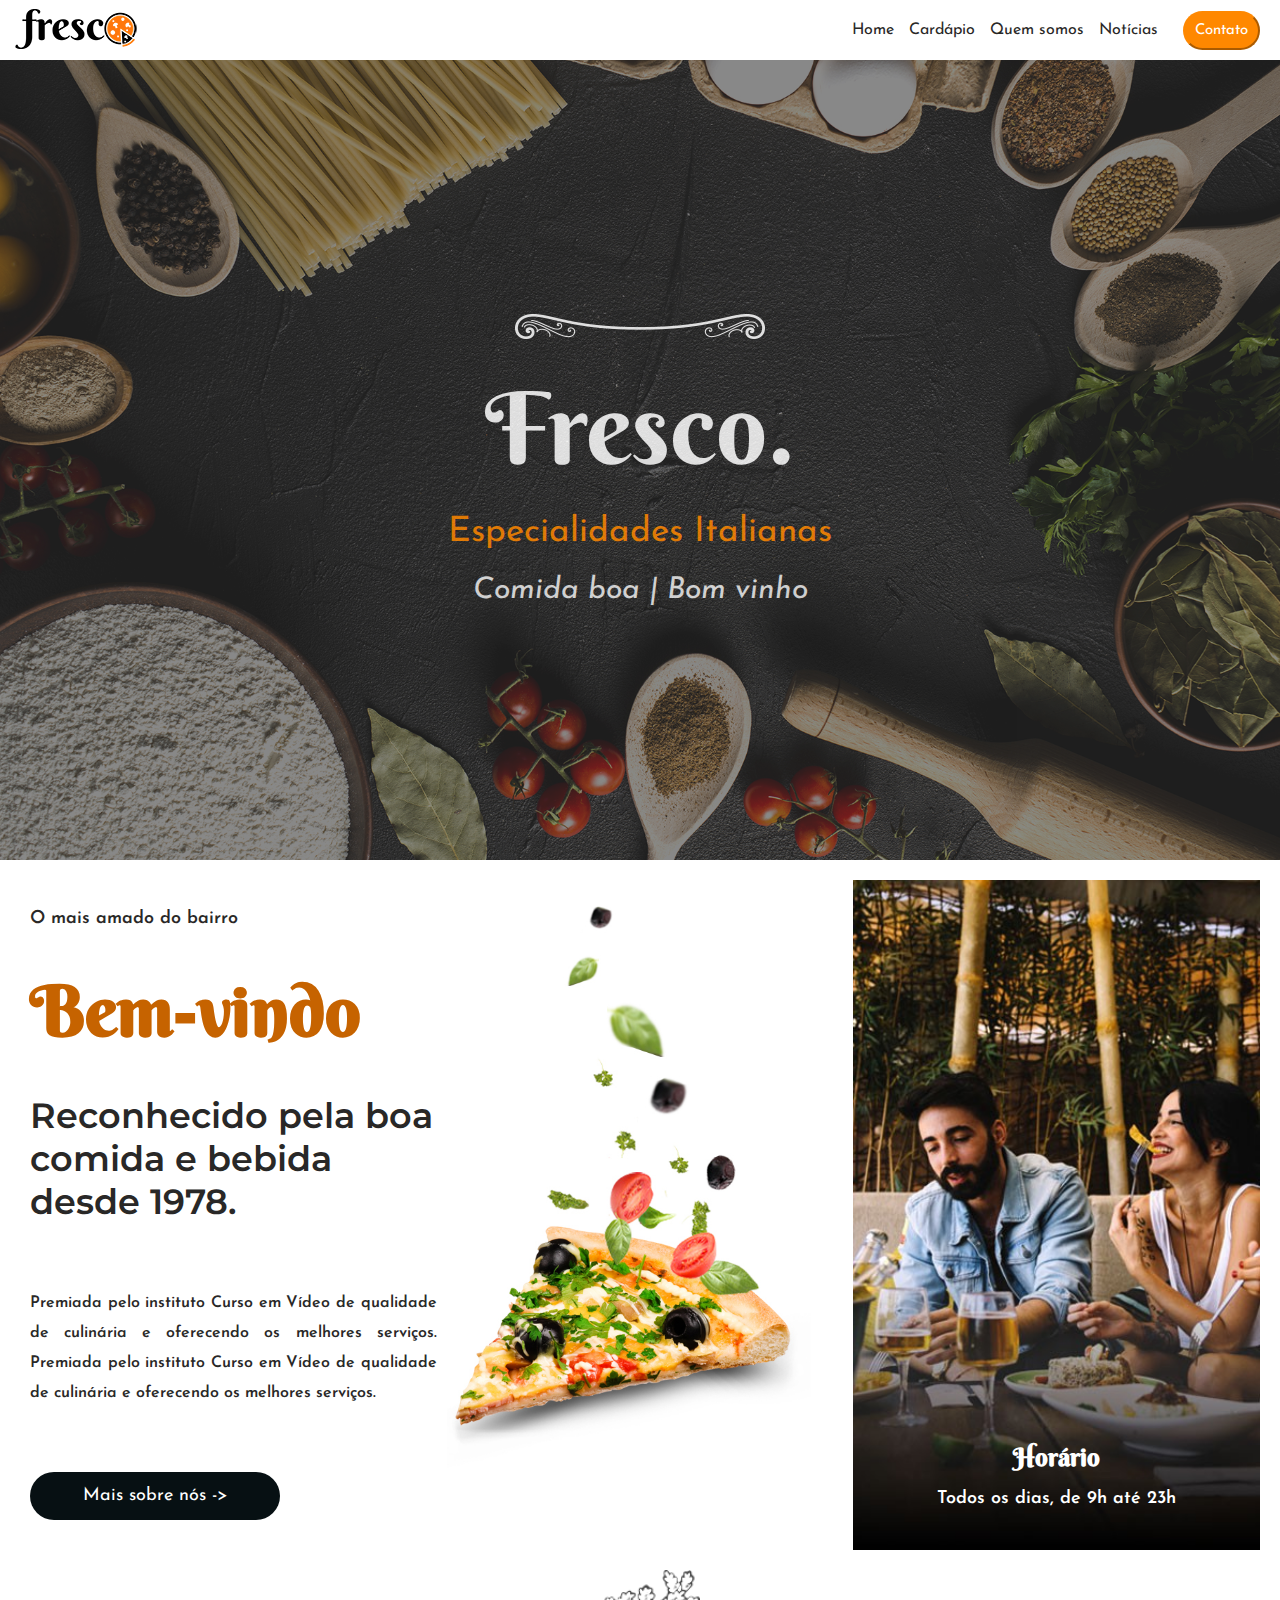
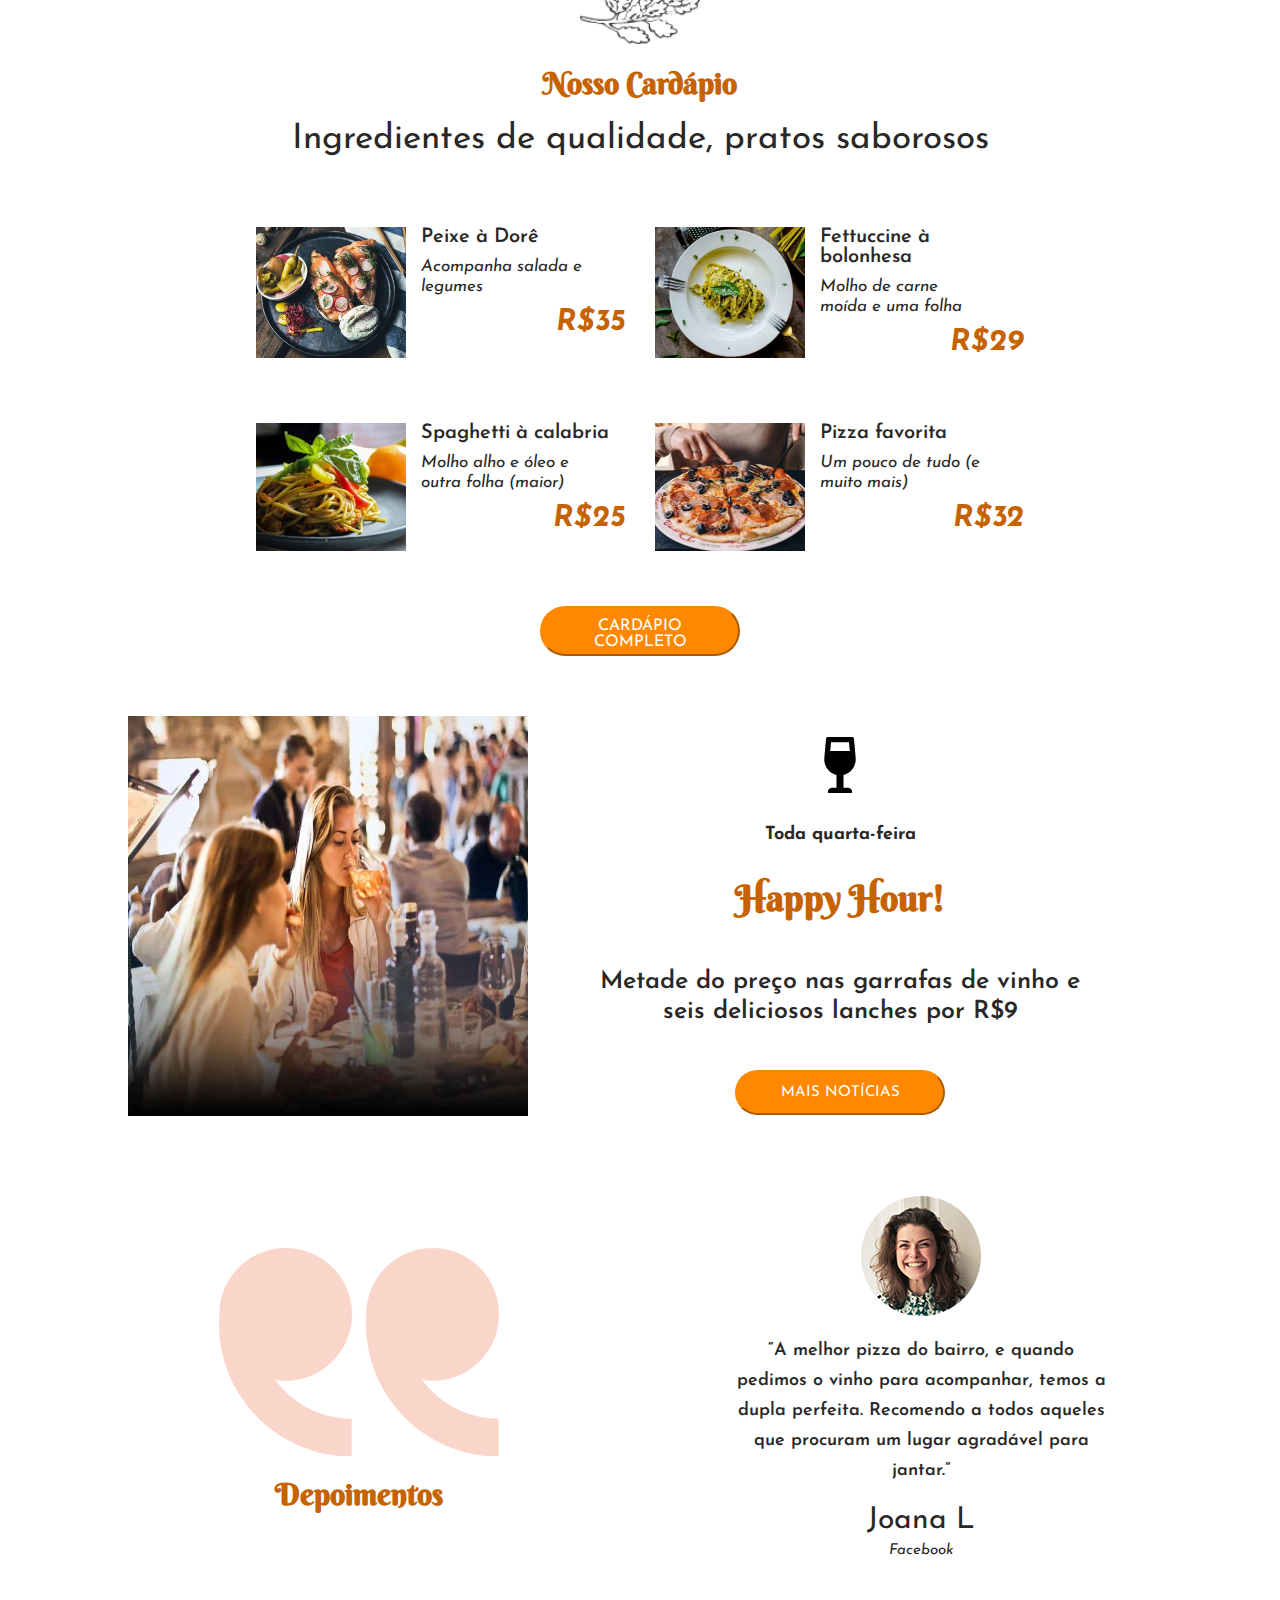
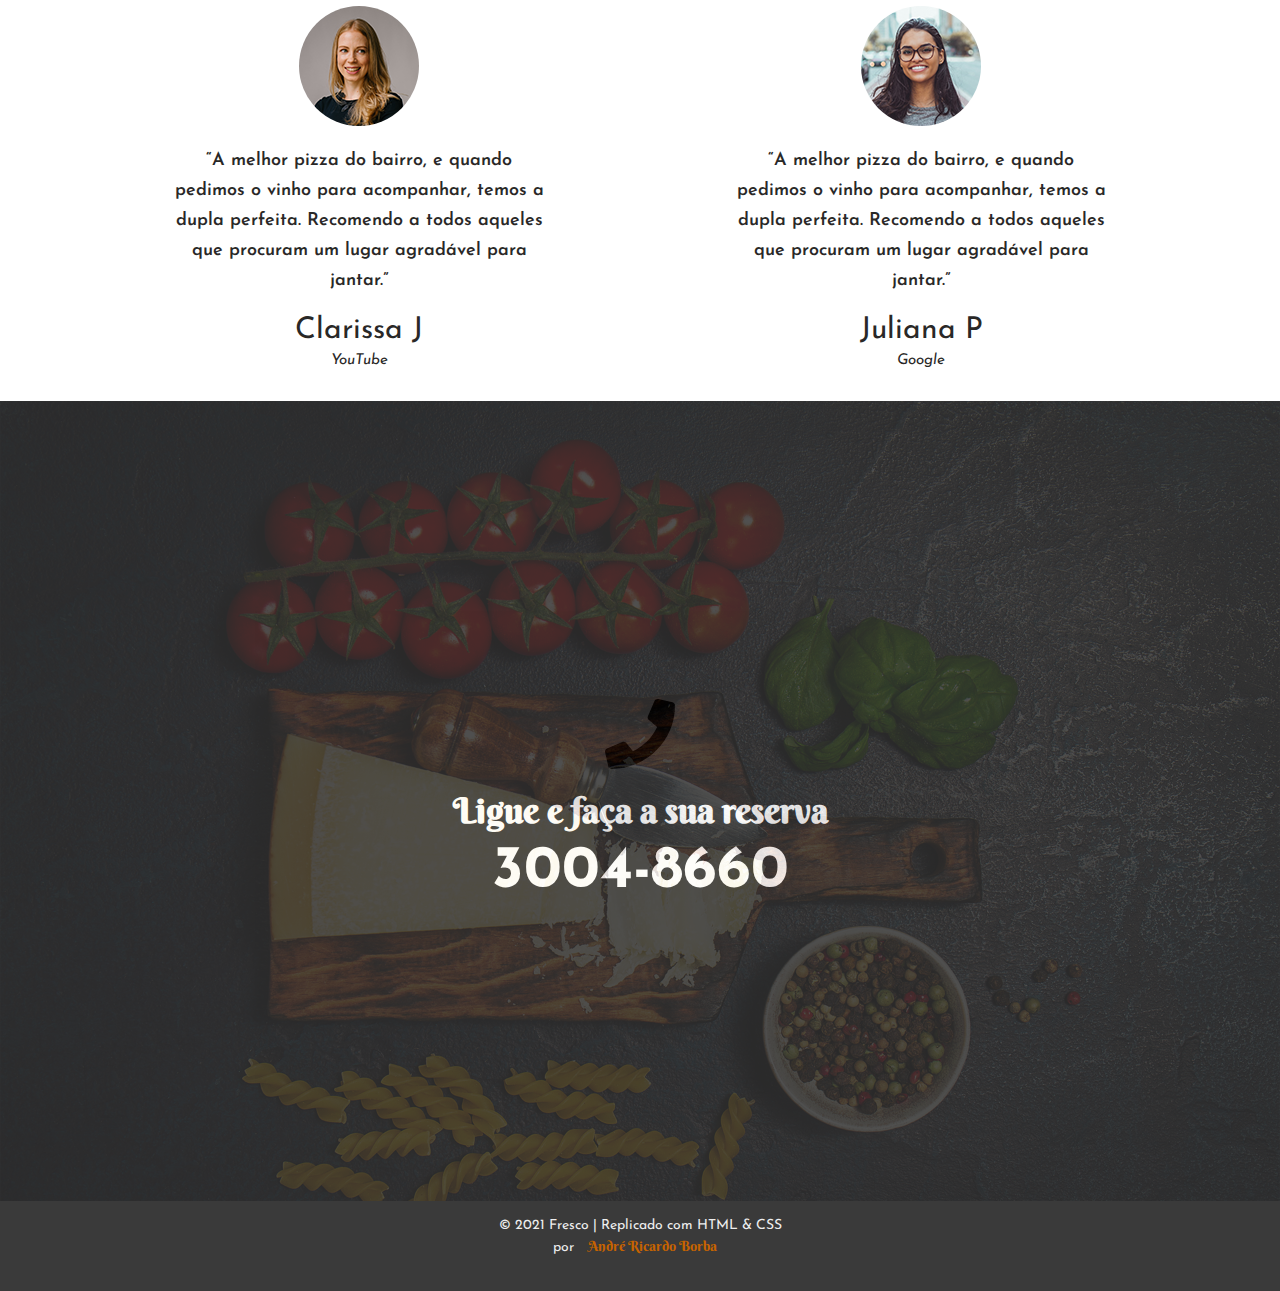
==== commit fdf22257: "pastas reorganizadas" ====
--- a/index.html
+++ b/index.html
@@ -9,17 +9,18 @@
       href="https://fonts.googleapis.com/css2?family=Berkshire+Swash&family=Josefin+Sans:wght@400;600;700&family=Montserrat:wght@400;600&display=swap"
       rel="stylesheet"
     />
-    <link rel="stylesheet" href="/assets/css/styles.css" />
-    <link rel="stylesheet" href="/assets/css/header.css">
-    <link rel="stylesheet" href="/assets/css/footer.css">
-    <link rel="stylesheet" href="/assets/css/media-queries.css" />
+    
+    <link rel="stylesheet" href="/css/header.css">
+    <link rel="stylesheet" href="/css/index.css" />
+    <link rel="stylesheet" href="/css/footer.css">
+
     <title>Fresco - Comida Italiana</title>
   </head>
   <body>
     <header class="header">
       <div class="header__logo">
         <img
-          src="./assets/img.projetofrescowp/fresco-logo-pequeno.png"
+          src="/imgs/fresco-logo-pequeno.png"
           alt=""
         />
       </div>
@@ -27,15 +28,24 @@
         <ul class="header__navigation">
           <li><a class="active" href="index.html">Home</a></li>
           <li><a href="cardapio.html">Cardápio</a></li>
-          <li><a href="#QuemSomos">Quem somos</a></li>
+          <li><a href="quem-somos.html">Quem somos</a></li>
           <li><a href="#Noticias">Notícias</a></li>
-          <div class="botoes">
+          <div class="header__button">
             <button class="button__orange">Contato</button>
-            <div class="menu-mobile">
-              <div class="mm_line"></div>
-              <div class="mm_line"></div>
-              <div class="mm_line"></div>
-            </div>
+            <div class="header__toggle on">
+              <div class="menu-mobile">
+                <div class="line__one"></div>
+                <div class="line__two"></div>
+                <div class="line__three"></div>
+              </div>
+              <ul>
+                <li><a class="active" href="index.html">Home</a></li>
+                <li><a href="cardapio.html">Cardápio</a></li>
+                <li><a href="quem-somos.html">Quem somos</a></li>
+                <li><a href="#Noticias">Notícias</a></li>
+                <li><a href="#Contato">Contato</a></li>
+              </ul>
+          </div>
           </div>
         </ul>
       </nav>
@@ -45,7 +55,7 @@
       <section class="banner__image">
         <div class="banner__overlay">
           <img
-            src="./assets/img.projetofrescowp/barra-horizontal.png"
+            src="/imgs/barra-horizontal.png"
             class="horizontal-bar"
             alt="barra-horizontal"
           />
@@ -56,7 +66,7 @@
         </div>
       </section>
       <main>
-        <div class="parallax">
+    
         
         
 
@@ -75,10 +85,10 @@
           <button class="btn-black">Mais sobre nós -></button>
         </article>
         <div class="welcome__pizza">
-          <img src="./assets/img.projetofrescowp/pizza.jpg" alt="" />
+          <img src="/imgs/pizza.jpg" alt="" />
         </div>
         <div class="welcome__opening">
-          <img src="./assets/img.projetofrescowp/restaurante02.jpg" alt="" />
+          <img src="/imgs/restaurante02.jpg" alt="" />
           <div class="welcome__opening-hours">
             <h2 class="welcome__hour">Horário</h2>
             <p class="welcome__day">Todos os dias, de 9h até 23h</p>
@@ -89,7 +99,7 @@
         <div class="menu__main">
           <img
             class="menu__sheet"
-            src="./assets/img.projetofrescowp/folha-fundo-01.png"
+            src="/imgs/folha-fundo-01.png"
             alt=""
           />
           <h2 class="menu__title">Nosso Cardápio</h2>
@@ -102,7 +112,7 @@
           <div class="menu__portions">
             <img
               class="menu__portions--image"
-              src="./assets/img.projetofrescowp/prato04-300x255.jpg"
+              src="/imgs/prato04-300x255.jpg"
               alt=""
             />
             <div class="menu__options">
@@ -116,7 +126,7 @@
           <div class="menu__portions">
             <img
               class="menu__portions--image"
-              src="./assets/img.projetofrescowp/prato01-300x255.jpg
+              src="/imgs/prato01-300x255.jpg
                     "
               alt=""
             />
@@ -130,7 +140,7 @@
           <div class="menu__portions">
             <img
               class="menu__portions--image"
-              src="./assets/img.projetofrescowp/prato02-300x255.jpg"
+              src="/imgs/prato02-300x255.jpg"
               alt=""
             />
             <div class="menu__options">
@@ -145,7 +155,7 @@
           <div class="menu__portions">
             <img
               class="menu__portions--image"
-              src="./assets/img.projetofrescowp/prato03-300x255.jpg"
+              src="/imgs/prato03-300x255.jpg"
               alt=""
             />
             <div class="menu__options">
@@ -163,14 +173,14 @@
       <section class="happy-hour">
         <img
           class="happy-hour__image"
-          src="./assets/img.projetofrescowp/restaurante01.jpg"
+          src="/imgs/restaurante01.jpg"
           alt=""
         />
 
         <div class="happy-hour__promotion">
           <img
             class="happy-hour__svg"
-            src="./assets/img.projetofrescowp/cup.svg"
+            src="/imgs/cup.svg"
             alt=""
           />
           <span class="happy-hour__promo-day">Toda quarta-feira</span>
@@ -188,7 +198,7 @@
           <p class="width-image"></p>
           <img
             class="quotes"
-            src="./assets/img.projetofrescowp/aspas.png"
+            src="/imgs/aspas.png"
             alt=""
           />
           <h3 class="depositions__title">Depoimentos</h3>
@@ -197,7 +207,7 @@
         <div class="depositions__person">
           <img
             class="depositions__image"
-            src="./assets/img.projetofrescowp/depoimento01.png"
+            src="/imgs/depoimento01.png"
             alt=""
           />
           <div class="depositions__description">
@@ -214,7 +224,7 @@
         <div class="depositions__person">
           <img
             class="depositions__image"
-            src="./assets/img.projetofrescowp/depoimento03.png"
+            src="/imgs/depoimento03.png"
             alt=""
           />
           <div class="depositions__description">
@@ -230,7 +240,7 @@
         <div class="depositions__person">
           <img
             class="depositions__image"
-            src="./assets/img.projetofrescowp/depoimento02.png"
+            src="/imgs/depoimento02.png"
             alt=""
           />
           <div class="depositions__description">
@@ -244,7 +254,7 @@
           </div>
         </div>
       </section>
-    </div>
+    
     </main>
 
     <footer>
@@ -252,7 +262,7 @@
         <div class="contact__overlay">
           <img
             class="contact__svg"
-            src="./assets/img.projetofrescowp/phone.svg"
+            src="/imgs/phone.svg"
             alt=""
           />
           <h3 class="contact__title">Ligue e faça a sua reserva</h3>
--- a/css/header.css
+++ b/css/header.css
@@ -0,0 +1,157 @@
+/*font-family: 'Berkshire Swash', cursive;
+font-family: 'Josefin Sans', sans-serif;
+font-family: 'Montserrat', sans-serif;*/
+
+* {
+  margin: 0;
+  padding: 0;
+  box-sizing: border-box;
+  font-family: "Josefin Sans", sans-serif;
+  color: #292827;
+  list-style: none;
+  text-decoration: none;
+}
+:root {
+  font-size: 62.5%;
+}
+
+body {
+  height: 100vh;
+  width: 100vw;
+}
+
+/*header__logo e nav*/
+.header {
+  height: 60px;
+  width: 100%;
+  display: flex;
+  text-align: center;
+  justify-content: space-between;
+  align-items: center;
+  padding: 0 10px;
+}
+.header__logo {
+  width: 130px;
+  margin-top: 5px;
+  height: 80%;
+}
+
+.header__navigation {
+  display: flex;
+  align-items: center;
+}
+.header__navigation a {
+  font-size: 1.6rem;
+  margin-right: 15px;
+}
+.header__navigation a:hover {
+  color: rgba(255, 136, 0, 0.95);
+  transition: 0.3s;
+}
+
+.header__button {
+  display: flex;
+  justify-content: flex-start;
+  align-items: center;
+}
+.menu-mobile {
+  display: none;
+}
+
+.button__orange {
+  padding: 10px;
+  margin: 10px;
+  font-size: 1.5rem;
+  border-radius: 30px;
+  background-color: #ff8800;
+  border-color: #ff8800;
+  outline: none;
+  color: #ffffff;
+}
+.button__orange:hover {
+  background-color: rgba(255, 136, 0, 0.9);
+  transform: scale(1.02);
+  transition: transform 0.3s;
+}
+.on ul {
+  display: none;
+}
+
+@media (max-width: 544px) {
+  
+  /*header nav*/
+  .header__navigation a {
+    display: none;
+  }
+  .menu-mobile {
+    height: 34px;
+    width: 34px;
+    flex-direction: column;
+    justify-content: space-around;
+    align-items: center;
+    padding: 6px;
+    border-radius: 50%;
+    background-color: #ff8800;
+    border-color: #ff8800;
+    outline: none;
+    display: flex;
+    cursor: pointer;
+    display: block;
+  }
+  .line__one, .line__two, .line__three {
+    border-radius: 30%;
+    height: 3px;
+    width: 100%;
+    margin: 3px auto;
+
+    background-color: #ffffff;
+  }
+  .header__button .on {
+    position: absolute;
+    top: 0;
+    left: 0;
+    background-color: #ffffff;
+    height: 280px;
+    width: 100%;
+    z-index: 3;
+  }
+  
+  .line__one {
+    transform: rotate(45deg) translate(4.5px, 5px);
+  }
+  .line__two {
+    opacity: 0;
+  }
+  .line__three {
+    transform: rotate(-45deg) translate(4px, -3.5px);
+  }
+  .on ul li a{
+    display: flex;
+    flex-direction: column;
+    font-size: 3rem;
+    color: #292827;
+    margin-bottom: 30px;
+    border-bottom: 1px dashed #292827;
+  }
+}
+
+@media (max-width: 321px) {
+  :root {
+    font-size: 45%;
+  }
+  /*header e nav*/
+  .header {
+    height: 50px;
+  }
+  .header__logo {
+    width: 70px;
+    max-height: 80%;
+  }
+
+  .menu-mobile {
+    margin-right: 10px;
+  }
+  .btn-black {
+    max-width: 200px;
+  }
+}
--- a/css/index.css
+++ b/css/index.css
@@ -0,0 +1,463 @@
+.banner__image {
+  background: url(../imgs/pizzaria-hero-fundo01.jpg) no-repeat;
+  background-size: cover;
+  background-attachment: fixed;
+  background-position: center;
+  height: 800px;
+  max-width: 100vw;
+}
+.banner__overlay {
+  height: 100%;
+  max-width: 100%;
+  display: flex;
+  flex-direction: column;
+  justify-content: center;
+  align-items: center;
+  opacity: 0.85;
+  background-color: #313131ad;
+  margin: auto;
+}
+
+.banner img {
+  width: 250px;
+}
+
+.banner__title {
+  font-family: "Berkshire Swash", cursive;
+  font-size: 10rem;
+  color: #ffffff;
+  margin: 2.5rem 0;
+}
+.banner__subtitle {
+  font-size: 3.5rem;
+  font-weight: 400;
+  color: #ff8800;
+  text-align: center;
+  margin: 0 0 2.5rem;
+}
+.banner_description {
+  font-size: 3rem;
+  font-style: italic;
+  text-align: center;
+  color: #eeeeee;
+}
+/*bem vindo (com três colunas)*/
+.welcome {
+  display: flex;
+  max-height: 100%;
+  max-width: 100%;
+  margin: 20px;
+}
+
+.welcome_invitation, .welcome__pizza, .welcome__opening {
+  flex: 1;
+}
+
+.welcome_invitation {
+  display: flex;
+  flex-direction: column;
+  justify-content: space-around;
+  margin: 10px;
+}
+.welcome__subtitle {
+  font-size: 1.8rem;
+  font-weight: 600;
+}
+
+.welcome__title {
+  color: #c66300;
+  font-size: 7rem;
+  font-family: "Berkshire Swash", cursive;
+}
+.welcome__recognition {
+  font-family: "Montserrat", sans-serif;
+  font-size: 3.5rem;
+  font-weight: 600;
+  margin-bottom: 25px;
+}
+
+.welcome__description {
+  line-height: 3rem;
+  margin-bottom: 25px;
+  font-size: 1.6rem;
+  font-weight: 600;
+  text-align: justify;
+}
+.btn-black {
+  width: 250px;
+  border-radius: 50px;
+  color: #ffffff;
+  background-color: #071013;
+  border: #071013;
+  padding: 15px 45px;
+  font-size: 1.8rem;
+  outline: none;
+}
+.btn-black:hover {
+  background-color: rgba(255, 136, 0, 0.9);
+  transform: scale(1.1);
+  transition: transform 0.5s;
+}
+
+.welcome__opening {
+  position: relative;
+  display: flex;
+  align-items: flex-end;
+  justify-content: center;
+  text-align: center;
+}
+
+.welcome__opening img {
+  height: 100%;
+  width: 100%;
+}
+.welcome__pizza img {
+  max-width: 90%;
+  padding: 0;
+  margin: 20px auto;
+}
+.welcome__opening-hours {
+  position: absolute;
+  display: flex;
+  height: 100px;
+  flex-direction: column;
+  justify-content: space-evenly;
+  margin-bottom: 25px;
+}
+.welcome__hour {
+  font-size: 2.5rem;
+  font-family: "Berkshire Swash", cursive;
+  color: #ffffff;
+}
+.welcome__day {
+  font-size: 1.8rem;
+  color: #ffffff;
+  font-weight: 600;
+}
+
+/*cardapio*/
+.menu {
+  max-height: 100%;
+  margin-top: 50px auto;
+}
+
+.menu__main {
+  display: flex;
+  flex-direction: column;
+  align-items: center;
+  justify-content: center;
+}
+.menu__sheet {
+  width: 120px;
+}
+.menu__title {
+  color: #c66300;
+  font-size: 3rem;
+  font-family: "Berkshire Swash", cursive;
+  margin: 20px;
+}
+.menu__subtitle {
+  font-size: 3.5rem;
+  margin-bottom: 50px;
+  text-align: center;
+}
+.menu__meals {
+  margin: 20px auto;
+  height: 100%;
+  max-width: 60%;
+  display: grid;
+  grid-template-columns: repeat(auto-fit, minmax(260px, 1fr));
+  grid-gap: 30px;
+}
+.menu__portions {
+  display: flex;
+  margin: 0 0 35px 0;
+}
+.menu__portions--image {
+  max-width: 150px;
+  max-height: 150px;
+  margin-right: 15px;
+}
+
+.menu__options {
+  height: 80%;
+  width: 100%;
+  display: flex;
+  flex-direction: column;
+  justify-content: flex-start;
+}
+.menu__options--meals {
+  font-size: 2rem;
+  font-weight: 600;
+  padding-bottom: 10px;
+}
+
+.menu__description {
+  font-size: 1.7rem;
+  line-height: 2rem;
+  max-width: 80%;
+  font-style: italic;
+  margin-bottom: 10px;
+}
+
+.menu__price {
+  font-size: 3rem;
+  color: #c66300;
+  font-weight: 700;
+  font-style: italic;
+  align-self: flex-end;
+}
+.menu__btn {
+  display: flex;
+  flex-direction: column;
+  justify-content: center;
+  align-items: center;
+}
+
+.m-btn {
+  width: 200px;
+  height: 50px;
+  font-size: 1.6rem;
+  padding: 10px 30px;
+  margin: 0 0 20px;
+  outline: none;
+}
+
+/*happy hour*/
+
+.happy-hour {
+  display: flex;
+  height: 400px;
+  width: 80%;
+  margin: 40px auto;
+}
+
+.happy-hour__image {
+  max-width: 40rem;
+  height: 100%;
+}
+
+.happy-hour__promotion {
+  height: 100%;
+  display: flex;
+  flex-direction: column;
+  justify-content: space-around;
+  text-align: center;
+  margin: 10px;
+}
+
+.happy-hour__svg {
+  height: 66px;
+  width: 60px;
+  align-self: center;
+  padding-bottom: 10px;
+}
+.happy-hour__promo-day {
+  font-size: 1.8rem;
+  font-weight: 700;
+  margin-bottom: 10px;
+}
+.happy-hour__title {
+  font-family: "Berkshire Swash", cursive;
+  font-size: 3.6rem;
+  color: #c66300;
+  margin-bottom: 25px;
+}
+
+.happy-hour__description {
+  font-size: 2.5rem;
+  font-weight: 600;
+  margin: 0 auto 20px;
+  line-height: 3rem;
+  width: 80%;
+}
+
+.happy-hour__btn {
+  padding: 13px 30px;
+  border-radius: 30px;
+  background-color: #ff8800;
+  border-color: #ff8800;
+  outline: none;
+  font-size: 1.5rem;
+  color: #ffffff;
+  width: 210px;
+  margin: 0 auto;
+}
+
+.happy-hour__btn:hover {
+  background-color: rgba(255, 136, 0, 0.9);
+  transform: scale(1.1);
+  transition: transform 0.3s;
+}
+
+/*depoimentos*/
+
+.depositions {
+  height: 100%;
+  width: 80%;
+
+  display: grid;
+  grid-template-columns: repeat(auto-fit, minmax(300px, 1fr));
+  grid-column-gap: 100px;
+  margin: auto;
+}
+.quotes {
+  max-width: 80%;
+  opacity: 0.4;
+}
+
+.depositions__title {
+  margin: 20px auto 0;
+  text-align: center;
+  font-family: "Berkshire Swash", cursive;
+  font-size: 3rem;
+  color: #c66300;
+}
+
+.depositions__person {
+  display: flex;
+  flex-direction: column;
+  justify-content: center;
+  align-items: center;
+  margin-top: 40px;
+}
+
+.depositions__image {
+  width: 120px;
+  border-radius: 50%;
+}
+
+.depositions__description {
+  font-size: 1.8rem;
+  font-weight: 600;
+  line-height: 3rem;
+  margin: 20px;
+  text-align: center;
+  width: 80%;
+}
+
+.depositions__name-network {
+  display: flex;
+  flex-direction: column;
+  line-height: 3rem;
+  text-align: center;
+}
+
+.depositions__name {
+  font-size: 3rem;
+}
+
+.depositions__network {
+  font-size: 1.5rem;
+  font-style: italic;
+}
+
+@media (max-width: 1050px) {
+  :root {
+    font-size: 50%;
+  }
+}
+
+@media (max-width: 770px) {
+  /*bem vindo (com três colunas)*/
+  .welcome {
+    height: 80%;
+    max-width: 70%;
+    margin: 30px auto;
+    flex-direction: column-reverse;
+  }
+  .welcome__title {
+    font-size: 5.5em;
+    margin-bottom: 25px;
+  }
+  /*menu*/
+  .menu__meals {
+    max-width: 90%;
+  }
+  /*happy hour*/
+  .happy-hour {
+    flex-direction: column;
+    height: 100%;
+  }
+  .happy-hour__image {
+    max-height: 80%;
+    align-self: center;
+    margin-bottom: 20px;
+  }
+}
+
+@media (max-width: 544px) {
+  /*banner*/
+  .banner__title {
+    font-size: 7.4rem;
+  }
+
+  /*happy hour*/
+  .happy-hour {
+    height: 100%;
+    width: 100%;
+    justify-content: center;
+    flex-direction: column;
+    text-align: center;
+    margin: auto;
+  }
+  .happy-hour__image {
+    height: 100%;
+    width: 90%;
+    text-align: center;
+    margin: auto;
+  }
+  .happy-hour__svg {
+    margin-top: 30px;
+  }
+  .happy-hour__btn {
+    margin: 0 auto 30px;
+  }
+  /*depoimentos*/
+  .depositions {
+    height: 100%;
+    flex-direction: column;
+    margin: auto;
+  }
+
+  .depositions__person .quotes {
+    height: 110px;
+    background-color: #ffffff;
+    opacity: 0.25;
+  }
+  .depositions__title {
+    margin: 20px auto 0;
+    text-align: center;
+    font-family: "Berkshire Swash", cursive;
+    font-size: 3rem;
+    color: #c66300;
+  }
+}
+
+@media (max-width: 321px) {
+  :root {
+    font-size: 45%;
+  }
+
+  /*menu*/
+  .menu__subtitle {
+    max-width: 80%;
+  }
+  .menu__meals {
+    margin: 10px;
+  }
+  .menu__portions--image {
+    max-width: 100px;
+    max-height: 100px;
+    margin-right: 5px;
+  }
+  .menu__price {
+    align-self: center;
+  }
+  /*depoimentos*/
+
+  .depositions__person {
+    height: 100%;
+    max-width: 240px;
+  }
+}
--- a/css/footer.css
+++ b/css/footer.css
@@ -0,0 +1,59 @@
+/*footer*/
+footer .contact {
+  background: url(../imgs/pizzaria-hero-fundo02.jpg) no-repeat;
+  background-size: cover;
+  background-position-x: center;
+  height: 800px;
+  width: 100%;
+  margin-top: 25px;
+}
+.contact__overlay {
+  height: 100%;
+  width: 100%;
+  display: flex;
+  flex-direction: column;
+  align-items: center;
+  justify-content: center;
+  opacity: 0.85;
+  background-color: #313131;
+}
+.contact__svg {
+  height: 70px;
+  width: 70px;
+  margin-bottom: 20px;
+}
+.contact__title {
+  font-family: "Berkshire Swash", cursive;
+  color: #ffffff;
+  font-size: 3.5rem;
+  font-weight: 600;
+  margin-bottom: 10px;
+  text-align: center;
+}
+
+.contact__phone {
+  font-size: 6rem;
+  font-weight: 700;
+  color: #ffffff;
+  text-align: center;
+}
+
+.author {
+  text-align: center;
+  background-color: #3a3a3a;
+  height: 10vh;
+  color: #eeeeee;
+  font-size: 1.4rem;
+  line-height: 2rem;
+  padding: 15px;
+}
+.author__link {
+  font-family: "Berkshire Swash", cursive;
+  padding: 0 10px;
+  font-size: 1.4rem;
+  color: #c66300;
+}
+.footer__description {
+  font-size: 1.4rem;
+  color: #eeeeee;
+}
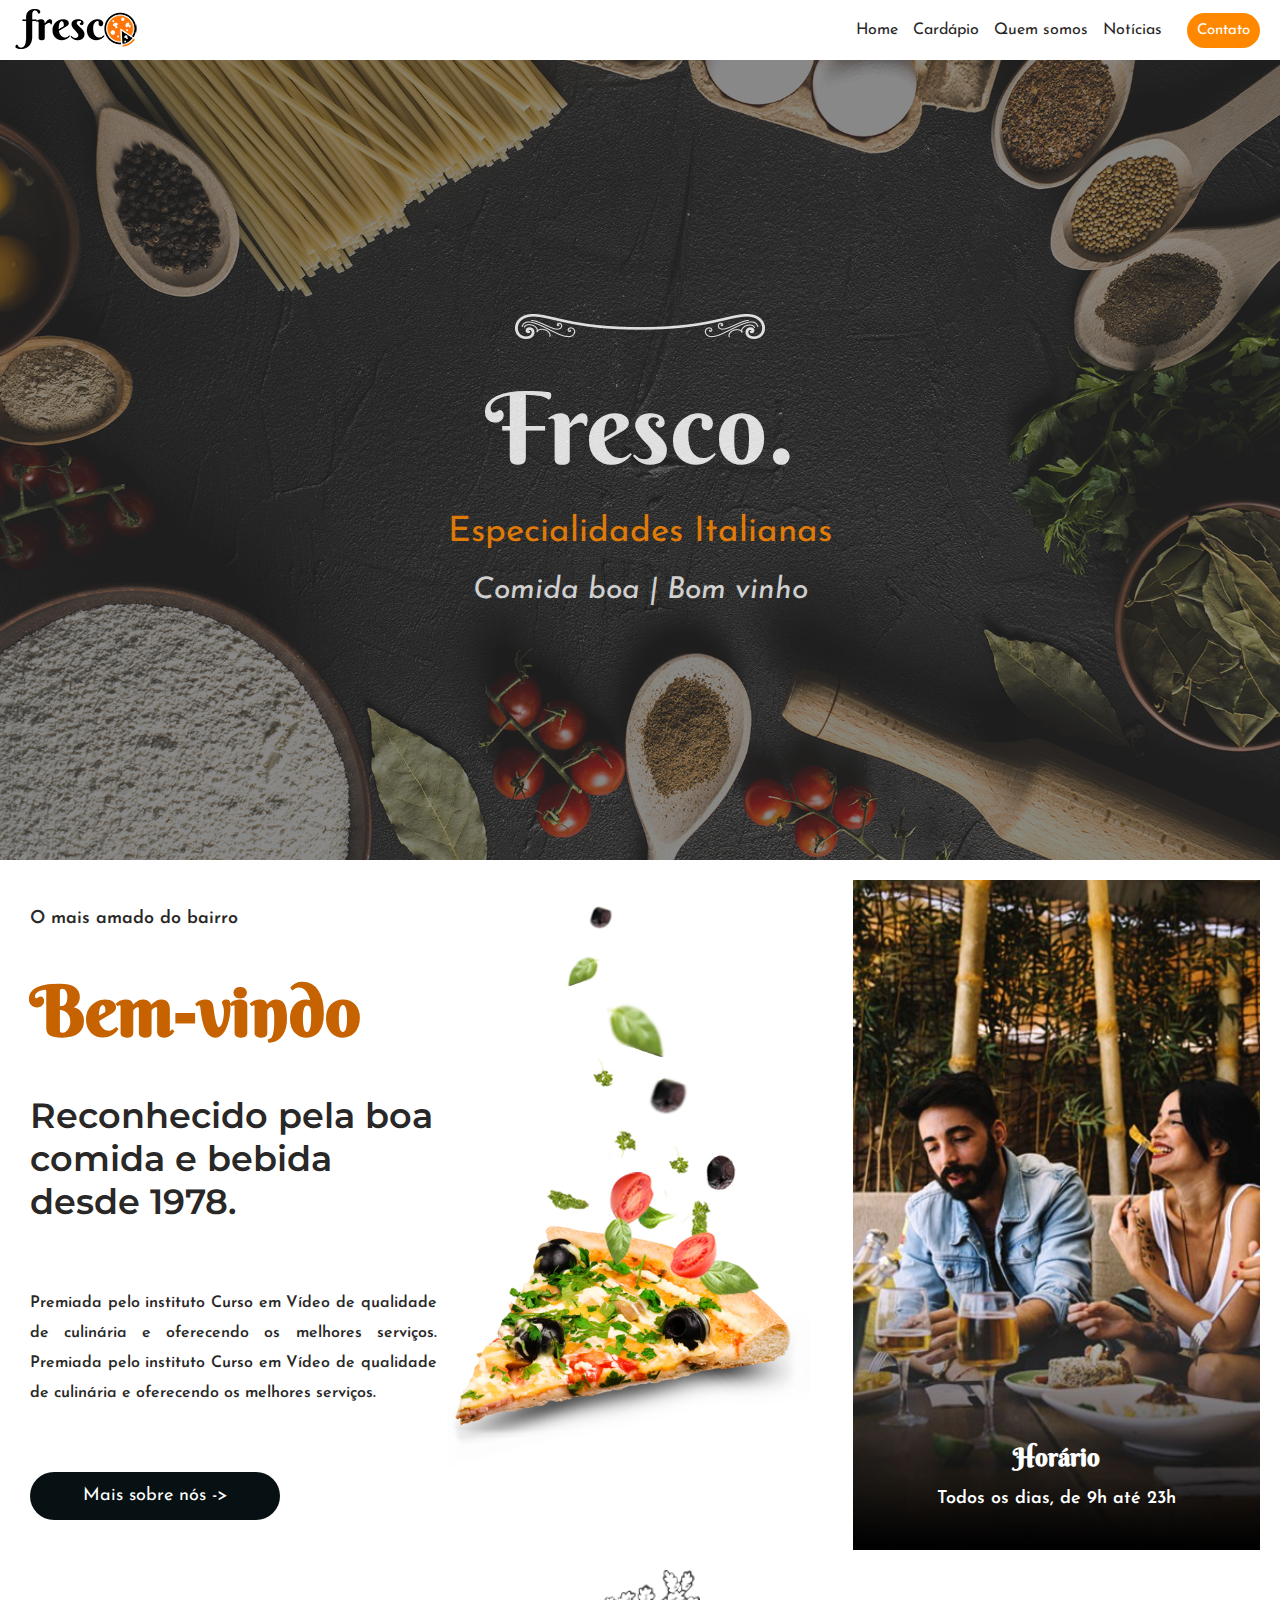
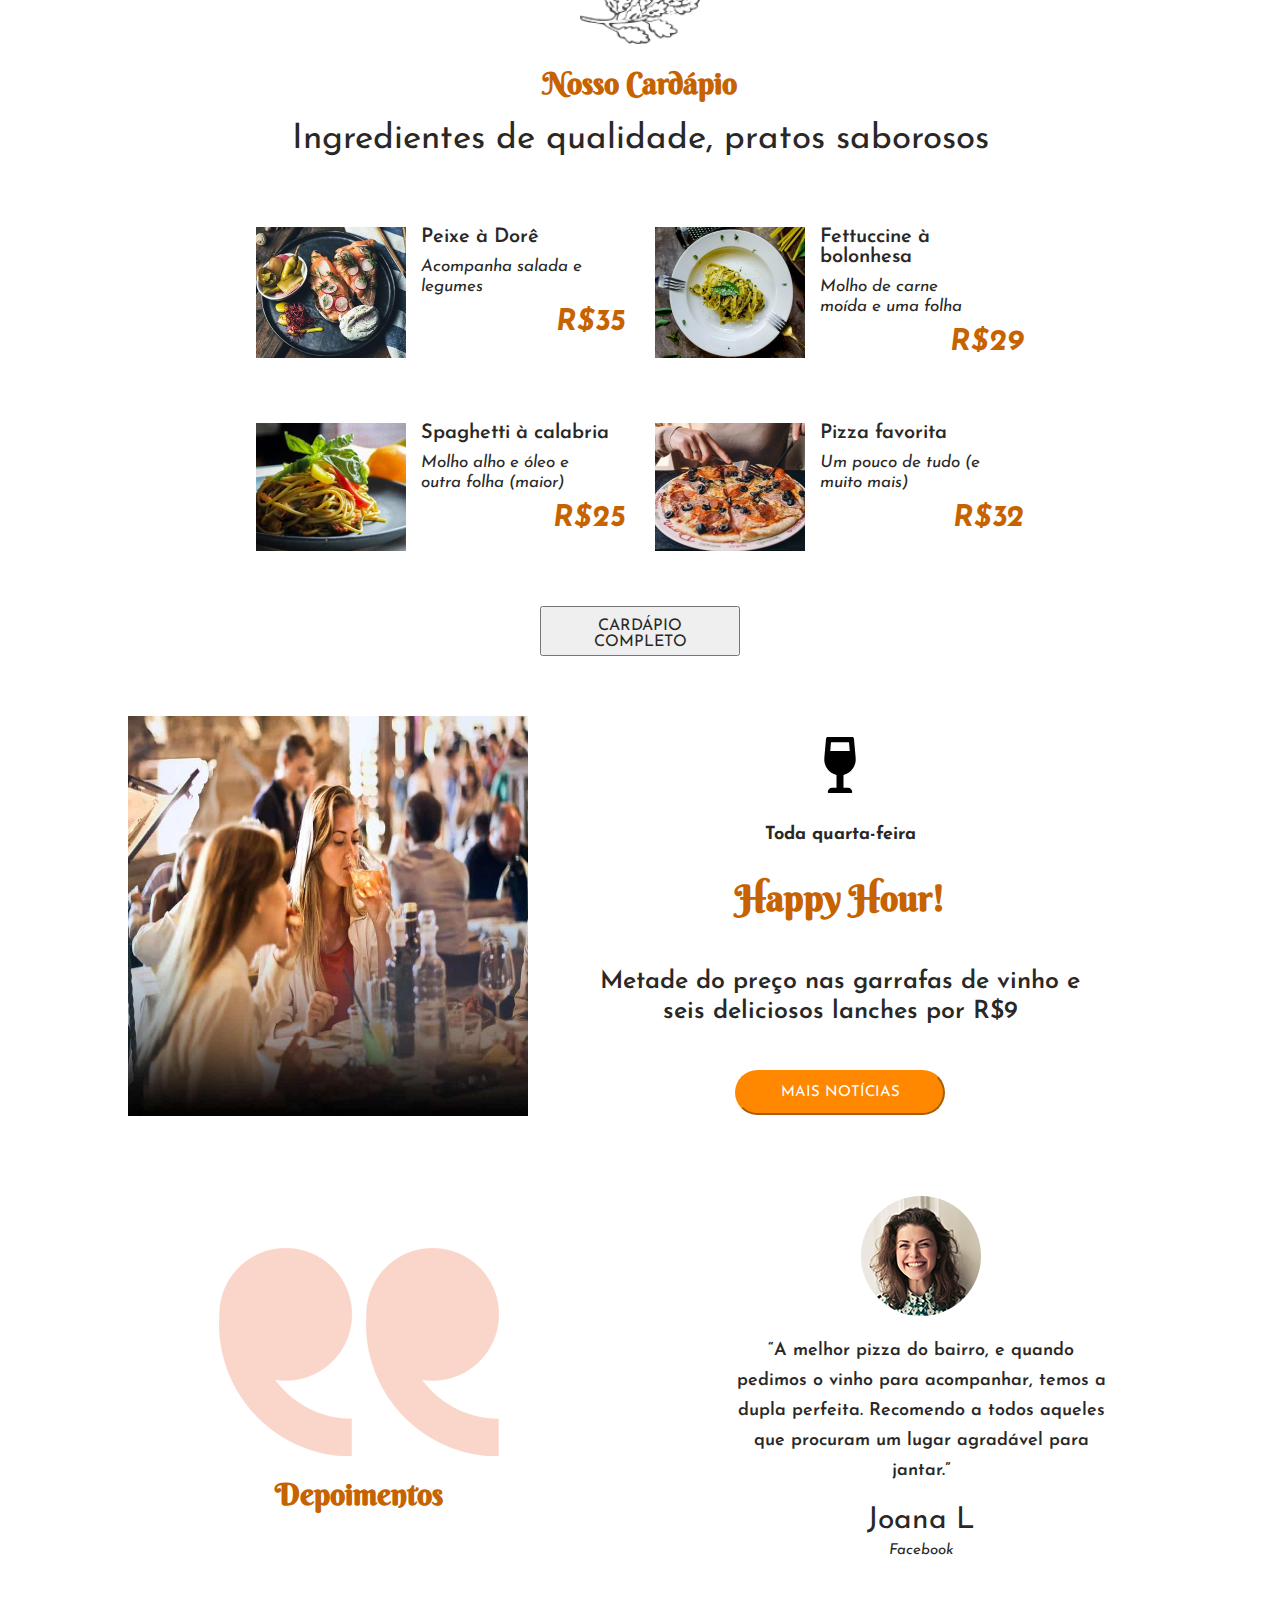
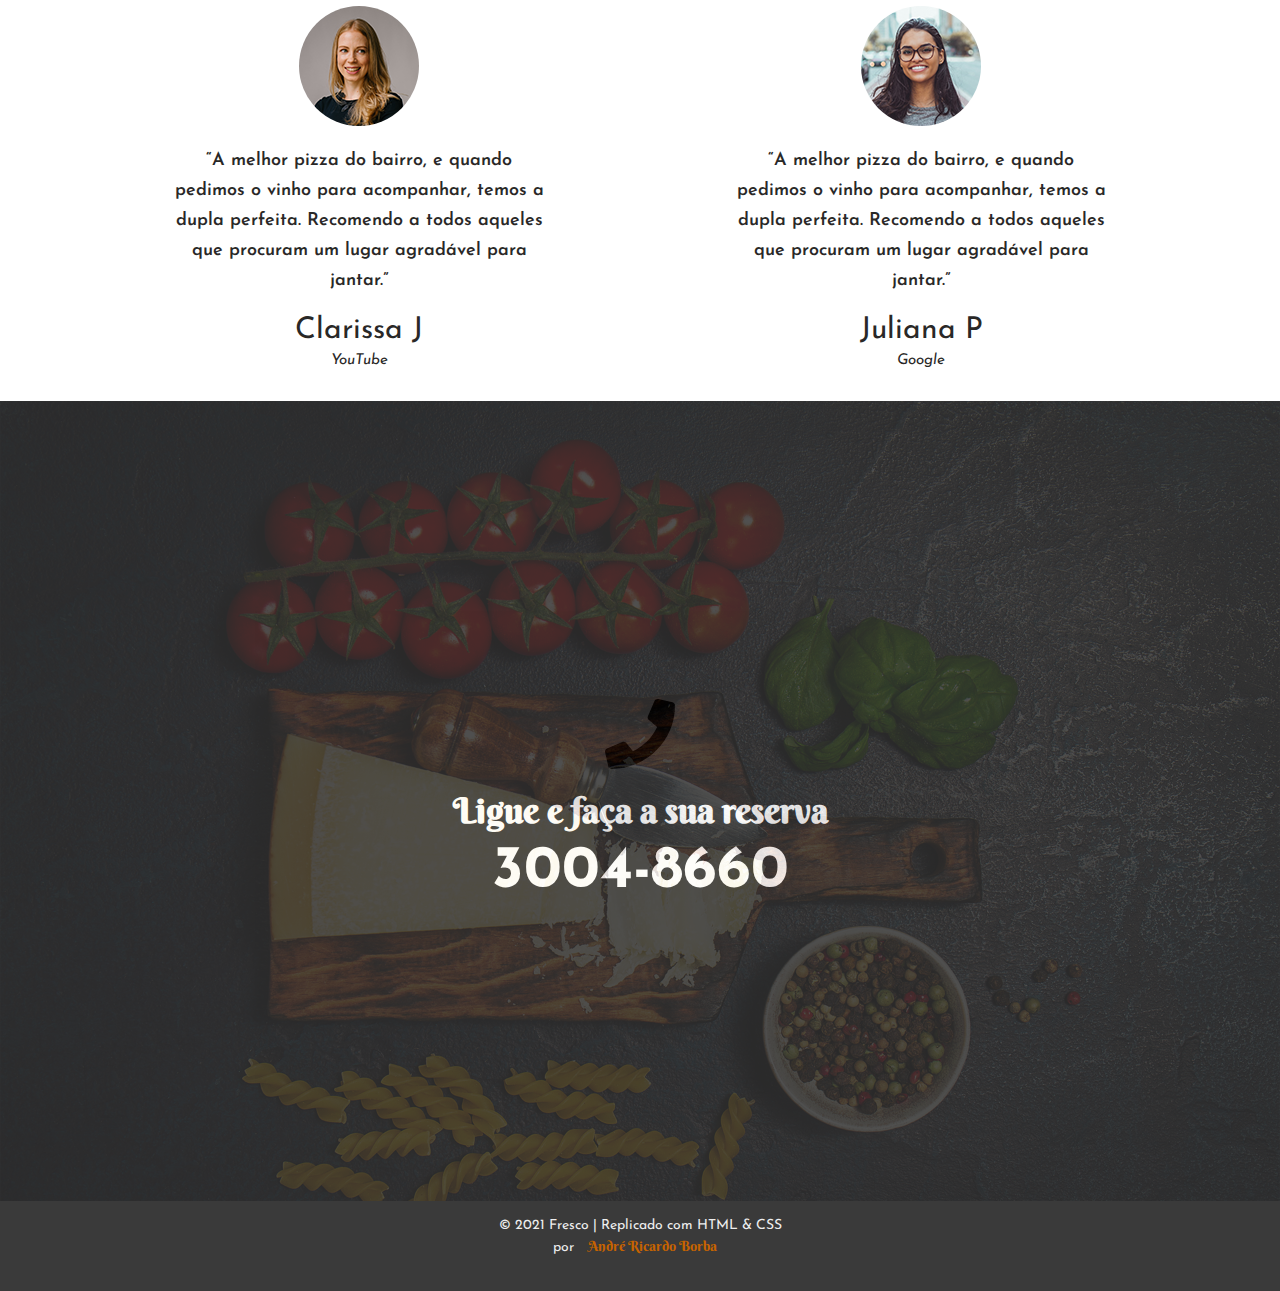
==== commit 41d96ef8: "começando pagina contato" ====
--- a/index.html
+++ b/index.html
@@ -26,28 +26,30 @@
       </div>
       <nav>
         <ul class="header__navigation">
-          <li><a class="active" href="index.html">Home</a></li>
-          <li><a href="cardapio.html">Cardápio</a></li>
-          <li><a href="quem-somos.html">Quem somos</a></li>
-          <li><a href="#Noticias">Notícias</a></li>
+          <li><a class="head active" href="index.html">Home</a></li>
+          <li><a class="head" href="menu.html">Cardápio</a></li>
+          <li><a class="head" href="aboutus.html">Quem somos</a></li>
+          <li><a class="head" href="news.html">Notícias</a></li>
           <div class="header__button">
-            <button class="button__orange">Contato</button>
-            <div class="header__toggle on">
-              <div class="menu-mobile">
-                <div class="line__one"></div>
-                <div class="line__two"></div>
-                <div class="line__three"></div>
-              </div>
-              <ul>
-                <li><a class="active" href="index.html">Home</a></li>
-                <li><a href="cardapio.html">Cardápio</a></li>
-                <li><a href="quem-somos.html">Quem somos</a></li>
-                <li><a href="#Noticias">Notícias</a></li>
-                <li><a href="#Contato">Contato</a></li>
-              </ul>
-          </div>
+            <a href="contact.html" class="button__orange">Contato</a>
           </div>
         </ul>
+        <div class="menu-mobile">
+          <div class="menu-toggle">
+              <div class="line__one"></div>
+              <div class="line__two"></div>
+              <div class="line__three"></div>
+            </div>
+          <ul class="ul-toggle">
+            <li><a class="active" href="index.html">Home</a></li>
+            <li><a href="menu.html">Cardápio</a></li>
+            <li><a href="aboutus.html">Quem somos</a></li>
+            <li><a href="news.html">Notícias</a></li>
+            <li><a href="contact.html">Contato</a></li>
+          </ul>
+        </div>
+          
+        
       </nav>
     </header>
 
@@ -282,5 +284,6 @@
         </div>
       </div>
     </footer>
+    <script src="/js/menu.js"></script>
   </body>
 </html>
--- a/css/header.css
+++ b/css/header.css
@@ -40,11 +40,11 @@
   display: flex;
   align-items: center;
 }
-.header__navigation a {
+.header__navigation .head {
   font-size: 1.6rem;
   margin-right: 15px;
 }
-.header__navigation a:hover {
+.header__navigation .head:hover {
   color: rgba(255, 136, 0, 0.95);
   transition: 0.3s;
 }
@@ -54,11 +54,9 @@
   justify-content: flex-start;
   align-items: center;
 }
-.menu-mobile {
-  display: none;
-}
 
-.button__orange {
+.header__button .button__orange {
+  position: relative;
   padding: 10px;
   margin: 10px;
   font-size: 1.5rem;
@@ -73,7 +71,7 @@
   transform: scale(1.02);
   transition: transform 0.3s;
 }
-.on ul {
+.menu-mobile .menu-toggle, .ul-toggle{
   display: none;
 }
 
@@ -83,75 +81,73 @@
   .header__navigation a {
     display: none;
   }
-  .menu-mobile {
-    height: 34px;
-    width: 34px;
-    flex-direction: column;
-    justify-content: space-around;
-    align-items: center;
+  .menu-mobile .menu-toggle{
+    display: block;
+  }
+  .menu-toggle {
+    display: block;
+    position: absolute;
+    top: 12px;
+    right: 20px;
+    height: 35px;
+    width: 35px;
     padding: 6px;
     border-radius: 50%;
     background-color: #ff8800;
     border-color: #ff8800;
     outline: none;
-    display: flex;
     cursor: pointer;
-    display: block;
+    z-index: 3;
+    
   }
   .line__one, .line__two, .line__three {
     border-radius: 30%;
     height: 3px;
     width: 100%;
-    margin: 3px auto;
+    margin: 15% auto;
 
     background-color: #ffffff;
+    transition-duration: 0.3s;
   }
-  .header__button .on {
+  .on .ul-toggle {
+    display: block;
     position: absolute;
     top: 0;
-    left: 0;
+    right: 0;
     background-color: #ffffff;
-    height: 280px;
+    height: 100%;
     width: 100%;
-    z-index: 3;
+    max-width: 544px;
+    z-index: 2;
   }
   
-  .line__one {
+  .on .line__one {
     transform: rotate(45deg) translate(4.5px, 5px);
   }
-  .line__two {
+  .on .line__two {
     opacity: 0;
   }
-  .line__three {
-    transform: rotate(-45deg) translate(4px, -3.5px);
+  .on .line__three {
+    transform: rotate(-45deg) translate(4px, -4.5px);
   }
-  .on ul li a{
+  .menu-mobile.on ul li a{
     display: flex;
     flex-direction: column;
     font-size: 3rem;
     color: #292827;
-    margin-bottom: 30px;
+    margin-top: 40px;
     border-bottom: 1px dashed #292827;
+    z-index: 25;
+
+  }
+  .button__orange{
+    margin-right: 50px;
   }
 }
 
 @media (max-width: 321px) {
-  :root {
-    font-size: 45%;
-  }
-  /*header e nav*/
-  .header {
-    height: 50px;
-  }
-  .header__logo {
-    width: 70px;
-    max-height: 80%;
-  }
-
-  .menu-mobile {
-    margin-right: 10px;
-  }
-  .btn-black {
-    max-width: 200px;
+  /*header*/
+  .menu-toggle {
+    right: 10px;
   }
 }
--- a/css/index.css
+++ b/css/index.css
@@ -352,11 +352,11 @@
   font-style: italic;
 }
 
-@media (max-width: 1050px) {
+/* @media (max-width: 1050px) {
   :root {
     font-size: 50%;
   }
-}
+} */
 
 @media (max-width: 770px) {
   /*bem vindo (com três colunas)*/
@@ -434,9 +434,13 @@
   }
 }
 
-@media (max-width: 321px) {
-  :root {
-    font-size: 45%;
+@media (max-width: 321px) { 
+  /*bem vindo*/
+  .welcome__recognition {
+    font-size: 2.5rem;
+  }
+  .btn-black {
+    align-self: center;
   }
 
   /*menu*/
